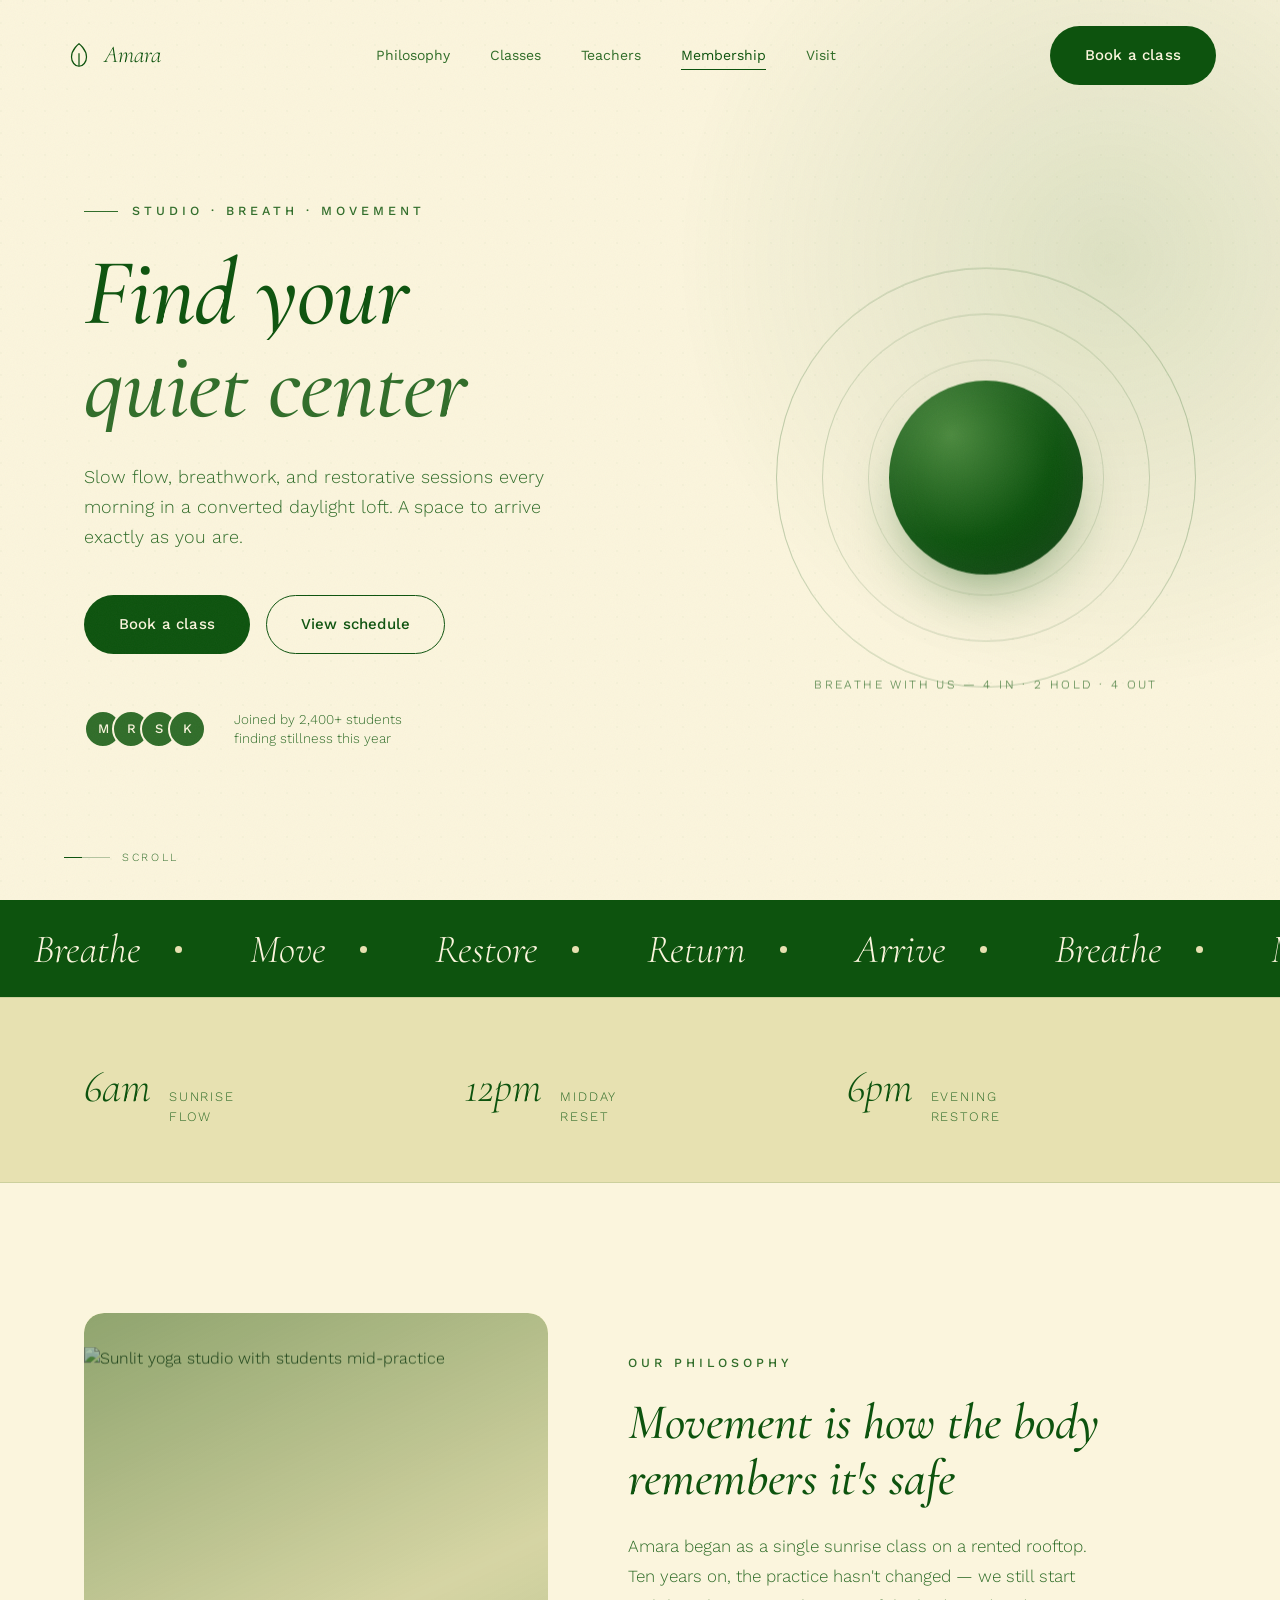
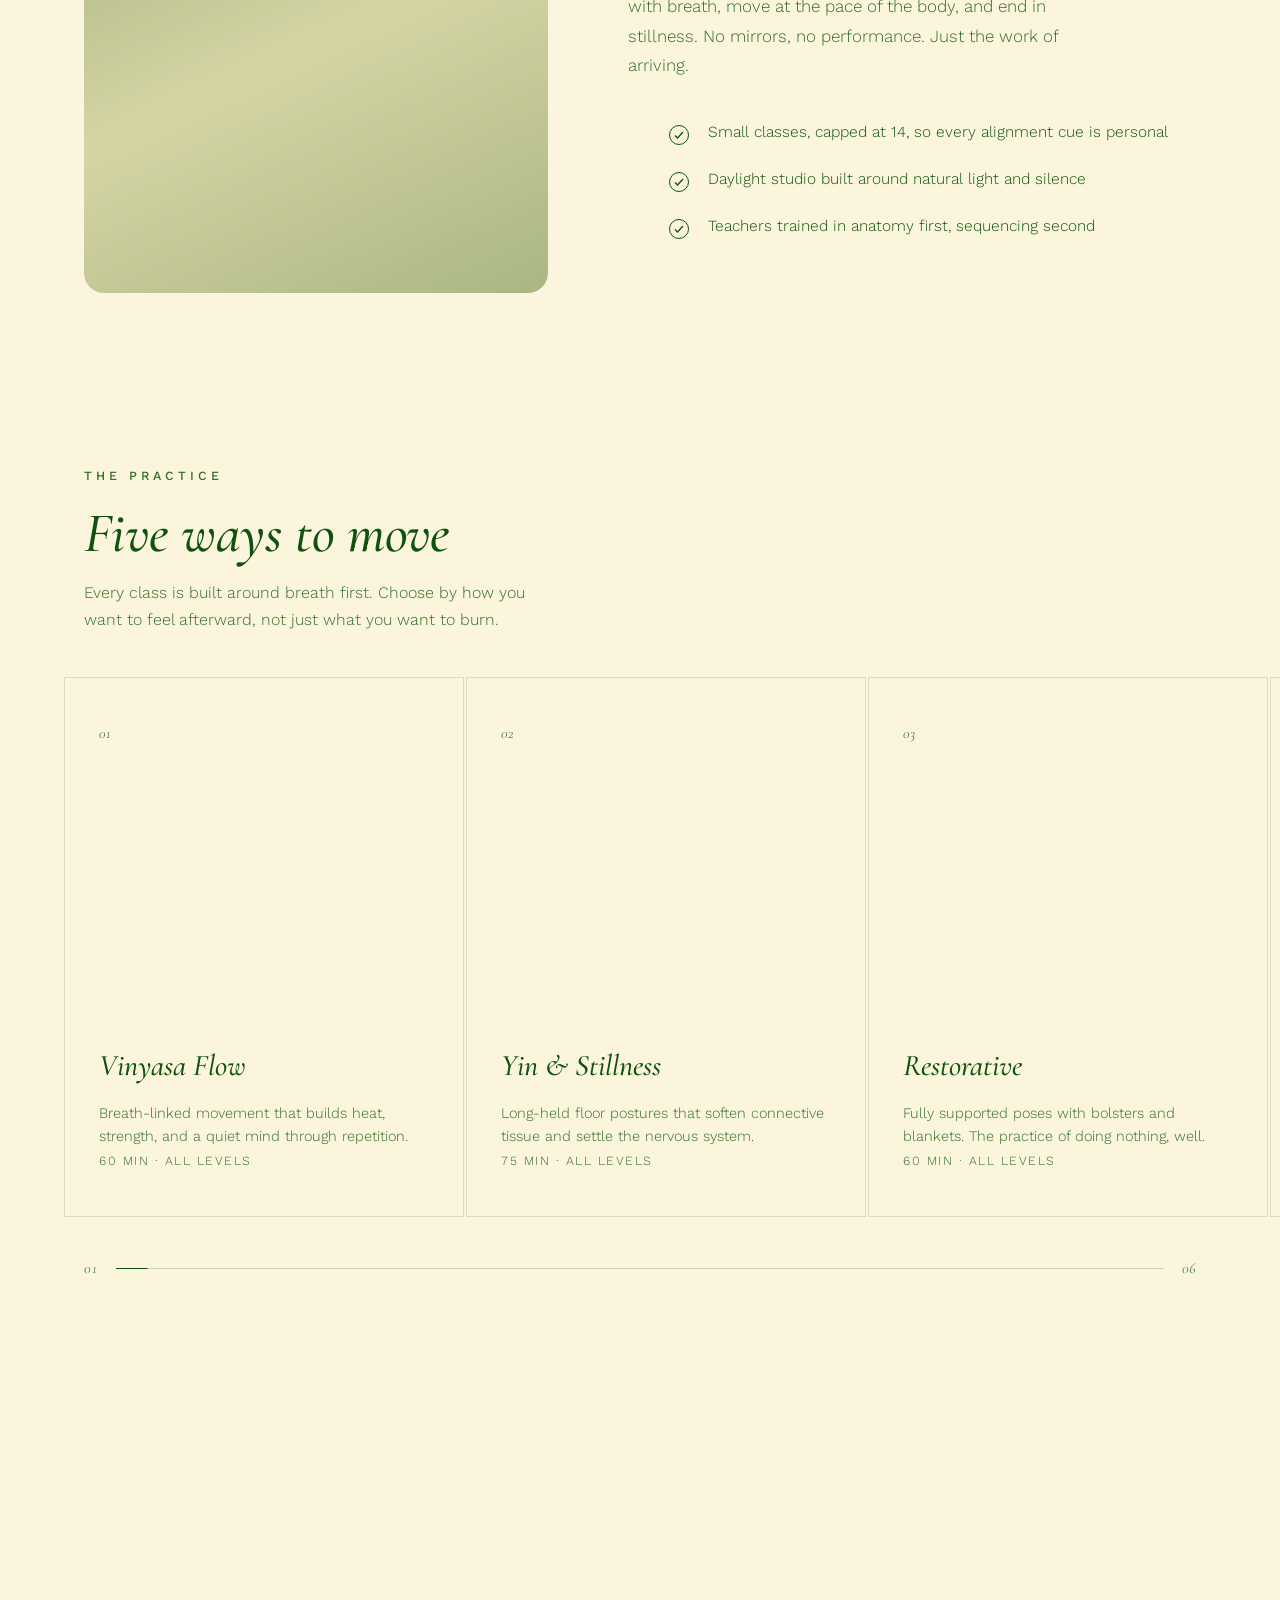
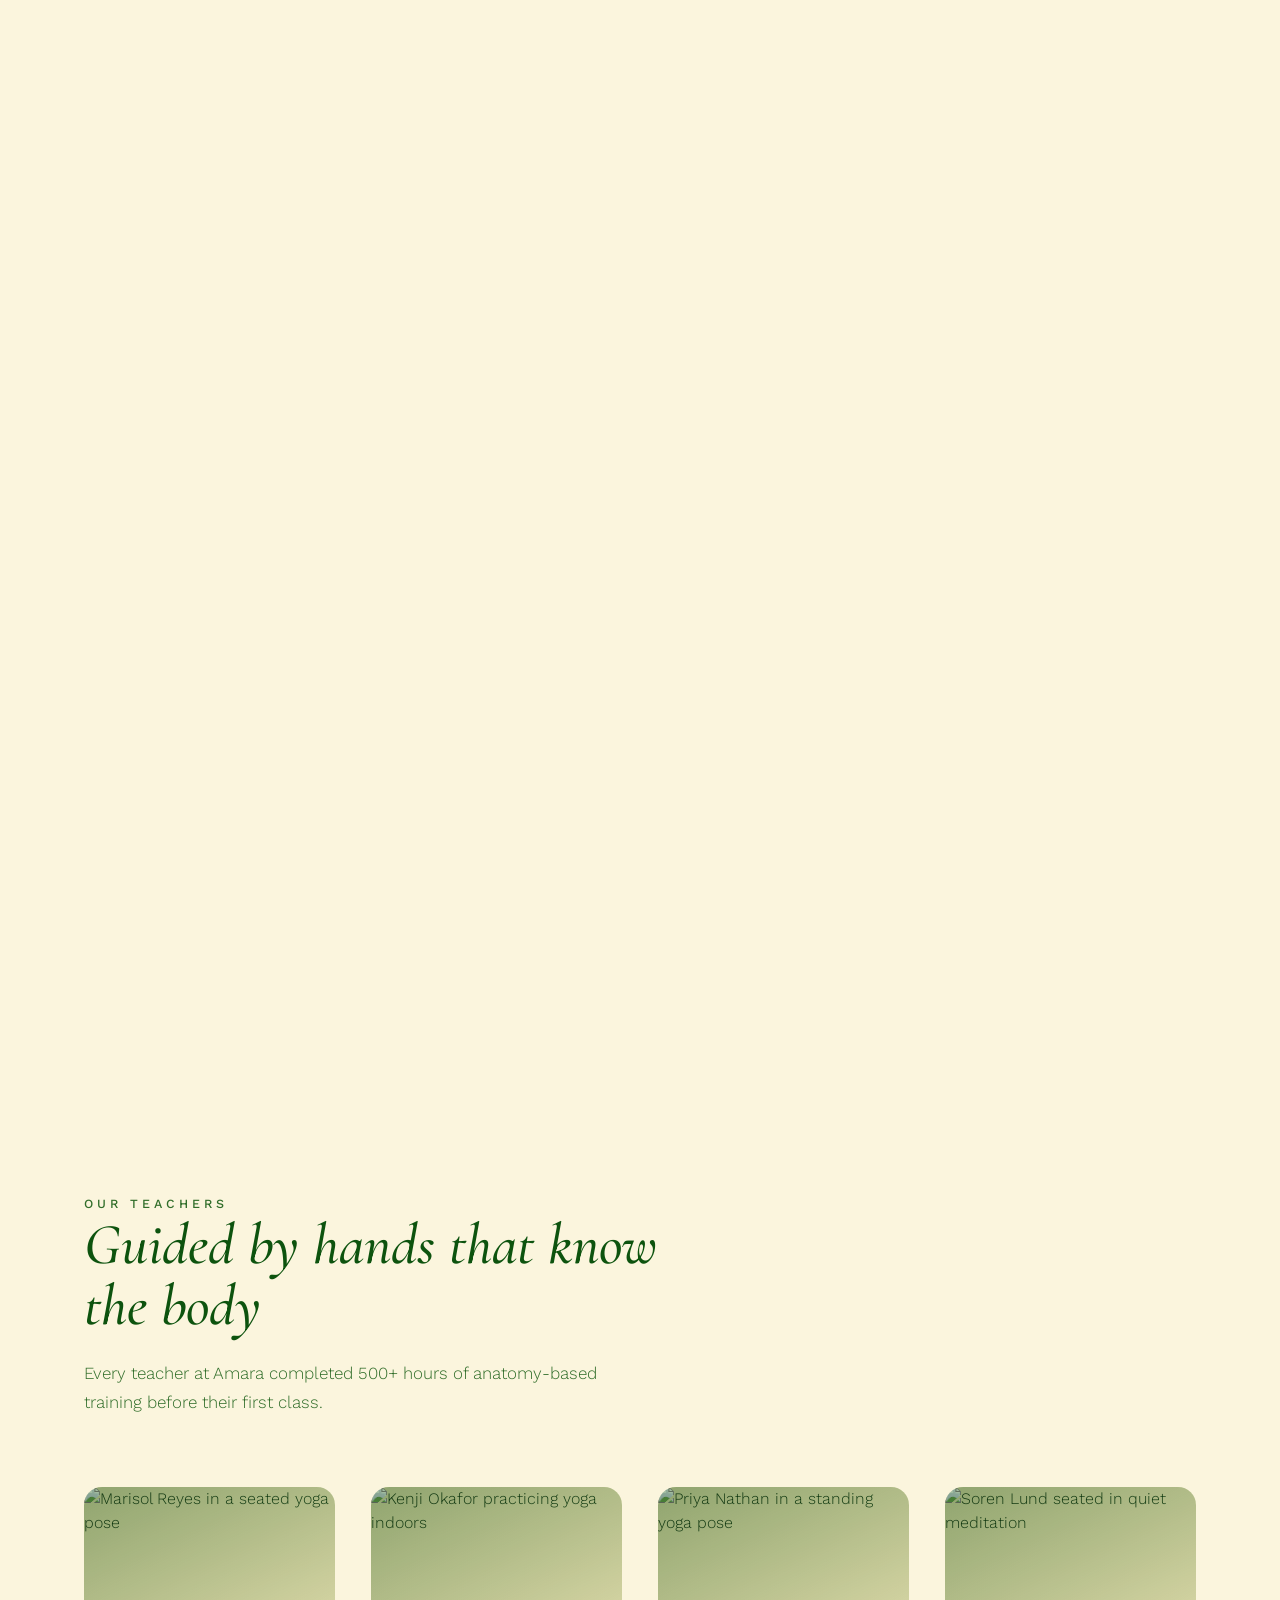
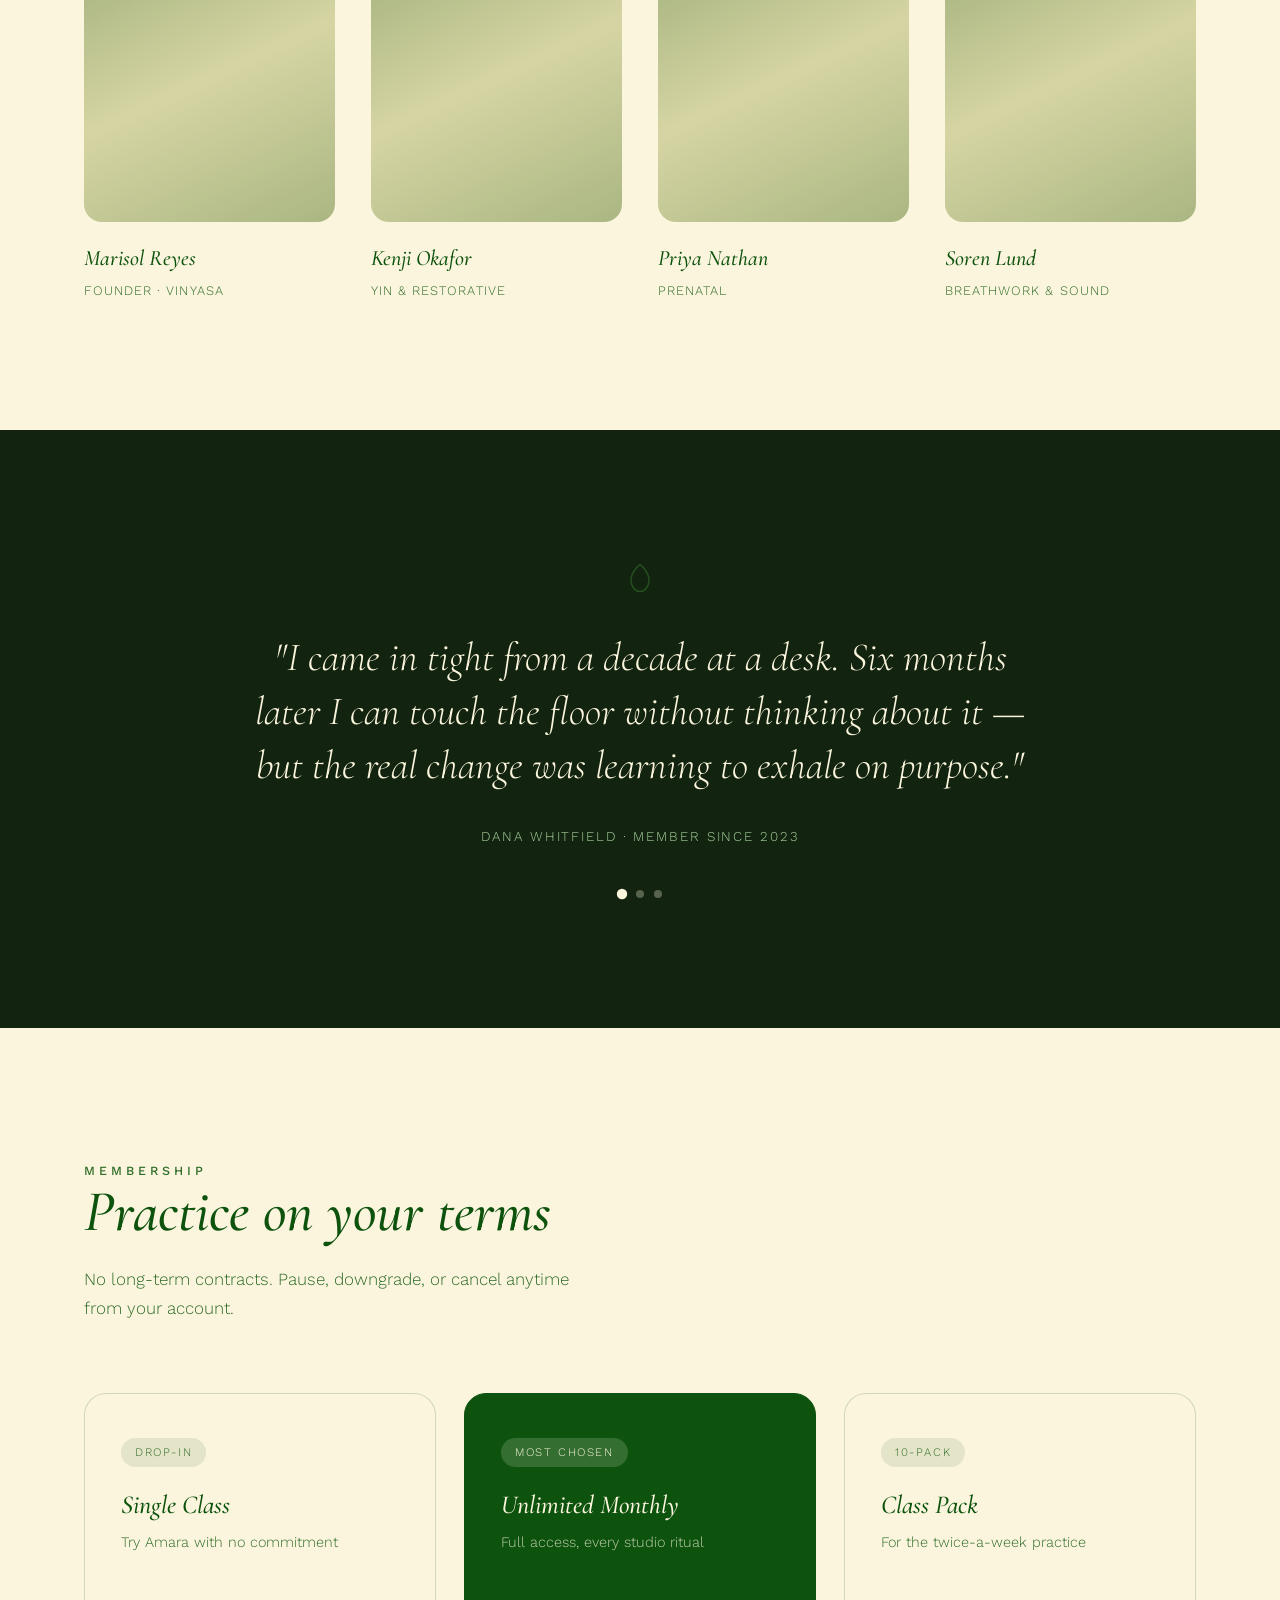
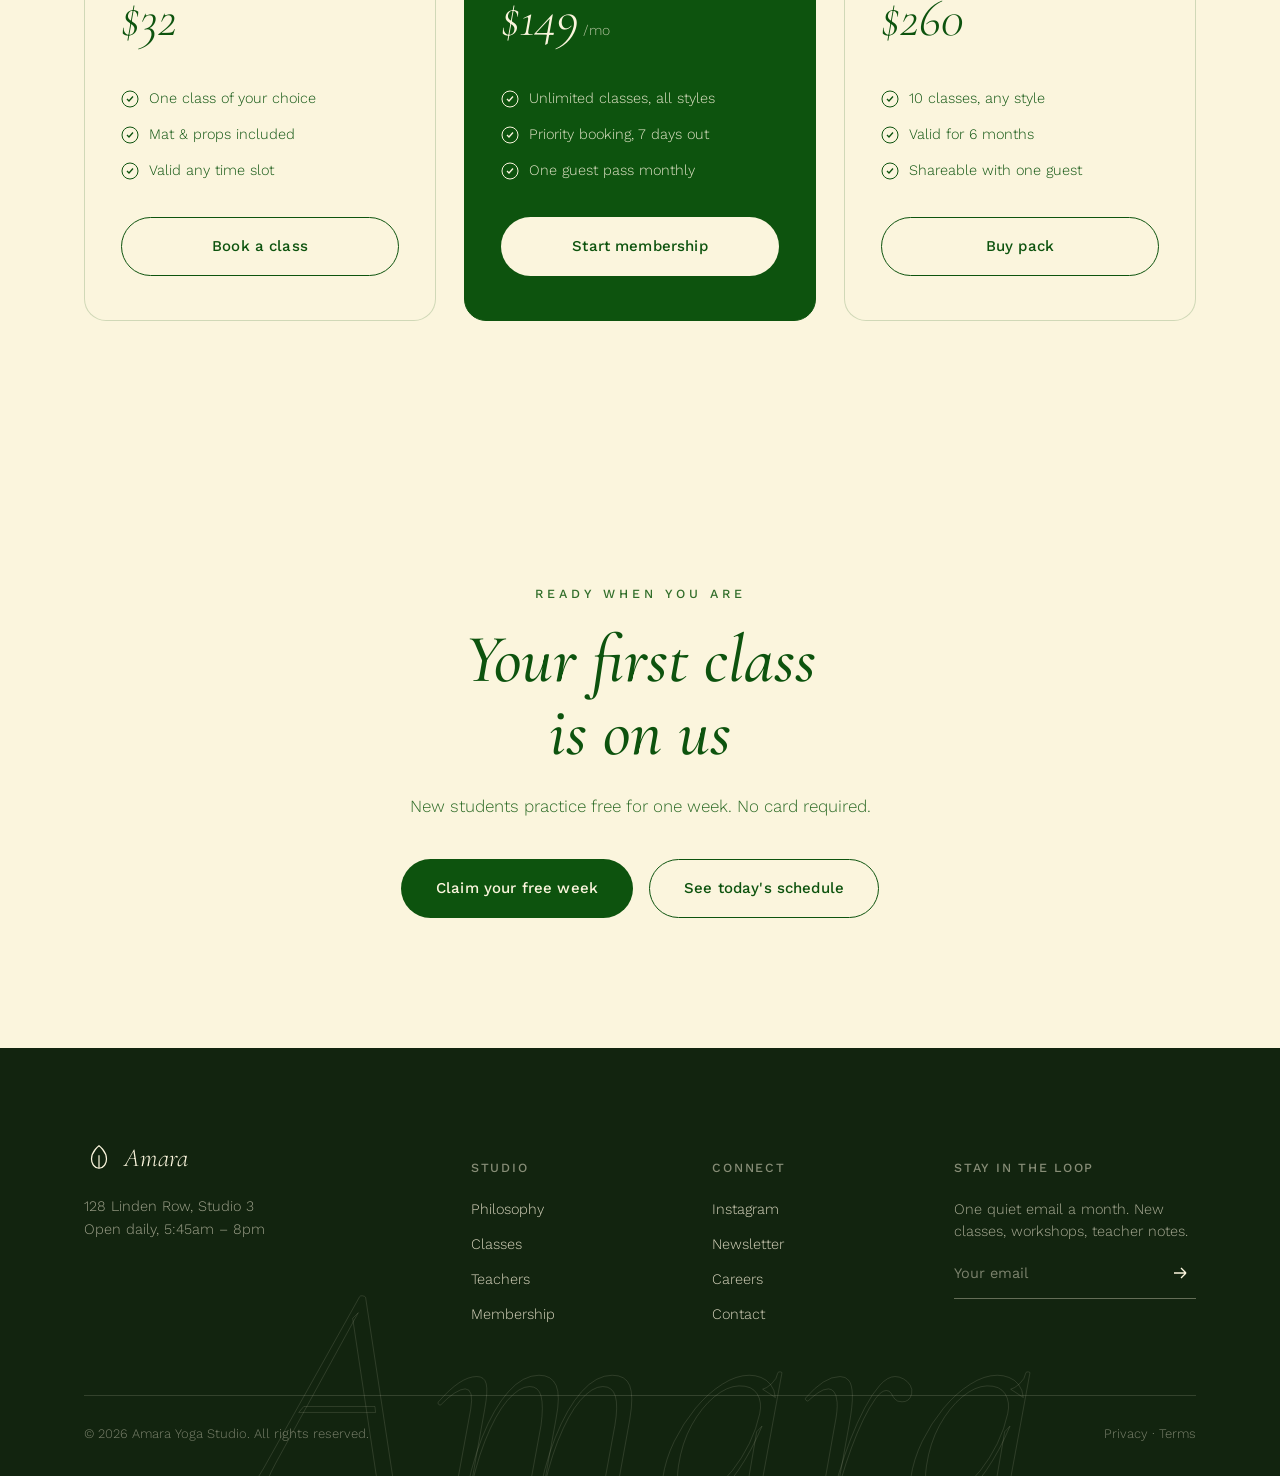
==== index.html @ 10ea7ace "Amara Yoga Studio — landing page Static single-page site (HTML/CSS/vanilla JS, no build step).  Inte" ====
<!DOCTYPE html>
<html lang="en" class="no-js">
<head>
<meta charset="UTF-8">
<meta name="viewport" content="width=device-width, initial-scale=1.0">
<title>Amara Yoga Studio — Find Your Quiet Center</title>
<meta name="description" content="Amara is a boutique yoga studio for slow flow, breathwork, and restorative sessions every morning. Book a class and find your quiet center.">
<meta name="theme-color" content="#FBF5DD">
<link rel="canonical" href="https://amara-yoga-studio.vercel.app/">

<!-- Open Graph / Twitter -->
<meta property="og:type" content="website">
<meta property="og:site_name" content="Amara Yoga Studio">
<meta property="og:title" content="Amara Yoga Studio — Find Your Quiet Center">
<meta property="og:description" content="Slow flow, breathwork, and restorative sessions every morning in a converted daylight loft.">
<meta property="og:url" content="https://amara-yoga-studio.vercel.app/">
<meta property="og:image" content="https://amara-yoga-studio.vercel.app/og.png">
<meta name="twitter:card" content="summary_large_image">
<meta name="twitter:title" content="Amara Yoga Studio — Find Your Quiet Center">
<meta name="twitter:description" content="Slow flow, breathwork, and restorative sessions every morning in a converted daylight loft.">
<meta name="twitter:image" content="https://amara-yoga-studio.vercel.app/og.png">

<link rel="icon" href="/favicon.svg" type="image/svg+xml">
<link rel="manifest" href="/site.webmanifest">

<script>var de=document.documentElement;de.classList.remove('no-js');de.classList.add('js');</script>

<link rel="preconnect" href="https://fonts.googleapis.com">
<link rel="preconnect" href="https://fonts.gstatic.com" crossorigin>
<link href="https://fonts.googleapis.com/css2?family=Cormorant+Garamond:ital,wght@0,400;0,500;1,400;1,500;1,600&family=Work+Sans:wght@300;400;500;600&display=swap" rel="stylesheet">
<link rel="stylesheet" href="styles.css">

<script type="application/ld+json">
{
  "@context": "https://schema.org",
  "@type": "HealthAndBeautyBusiness",
  "name": "Amara Yoga Studio",
  "description": "Boutique yoga studio for slow flow, breathwork, and restorative sessions.",
  "url": "https://amara-yoga-studio.vercel.app/",
  "address": {
    "@type": "PostalAddress",
    "streetAddress": "128 Linden Row, Studio 3"
  },
  "openingHours": "Mo-Su 05:45-20:00",
  "priceRange": "$$"
}
</script>
</head>
<body>

<!-- ============ LOADER ============ -->
<div class="loader" id="loader" aria-hidden="true">
  <svg class="loader-mark" viewBox="0 0 32 32" fill="none"><path d="M16 4C16 4 8 10 8 18C8 23.5 11.6 28 16 28C20.4 28 24 23.5 24 18C24 10 16 4 16 4Z" stroke="currentColor" stroke-width="1.3"/><path d="M16 28V14" stroke="currentColor" stroke-width="1.3"/></svg>
  <span class="loader-count" id="loaderCount">0</span>
</div>

<!-- ============ CURSOR ============ -->
<div class="cursor is-hidden" id="cursor" aria-hidden="true"><span class="cursor-label">Drag</span></div>
<div class="cursor-dot is-hidden" id="cursorDot" aria-hidden="true"></div>

<!-- ============ SCROLL PROGRESS ============ -->
<div class="scroll-progress" aria-hidden="true"><span id="scrollProgress"></span></div>

<!-- ============ GRAIN ============ -->
<div class="grain" aria-hidden="true"></div>

<!-- ============ NAV ============ -->
<header class="nav" id="nav">
  <a href="#top" class="nav-mark" data-magnetic>
    <svg viewBox="0 0 32 32" fill="none"><path d="M16 4C16 4 8 10 8 18C8 23.5 11.6 28 16 28C20.4 28 24 23.5 24 18C24 10 16 4 16 4Z" stroke="currentColor" stroke-width="1.3"/><path d="M16 28V14" stroke="currentColor" stroke-width="1.3"/></svg>
    Amara
  </a>
  <nav class="nav-links" id="navLinks">
    <a href="#philosophy">Philosophy</a>
    <a href="#classes">Classes</a>
    <a href="#instructors">Teachers</a>
    <a href="#membership">Membership</a>
    <a href="#visit">Visit</a>
  </nav>
  <a href="#book" class="btn btn-solid nav-cta" data-magnetic>Book a class</a>
  <button class="nav-menu-btn" id="menuBtn" aria-label="Open menu" aria-expanded="false">
    <span></span><span></span>
  </button>
</header>

<div class="mobile-panel" id="mobilePanel">
  <a href="#philosophy">Philosophy</a>
  <a href="#classes">Classes</a>
  <a href="#instructors">Teachers</a>
  <a href="#membership">Membership</a>
  <a href="#visit">Visit</a>
  <a href="#book" class="btn btn-solid" style="margin-top:20px;">Book a class</a>
</div>

<a id="top"></a>

<!-- ============ HERO ============ -->
<section class="hero">
  <div class="hero-grain" aria-hidden="true"></div>
  <div class="hero-glow" aria-hidden="true" data-parallax="-0.12"></div>
  <div class="wrap">
    <div class="hero-content" id="heroContent">
      <div class="hero-eyebrow">
        <span class="dash"></span>
        <span class="eyebrow">Studio &middot; Breath &middot; Movement</span>
      </div>
      <h1 class="hero-title" id="heroTitle">
        <span class="line"><span class="i">Find your</span></span>
        <span class="line"><span class="i"><em>quiet center</em></span></span>
      </h1>
      <p class="hero-sub u">Slow flow, breathwork, and restorative sessions every morning in a converted daylight loft. A space to arrive exactly as you are.</p>
      <div class="hero-actions u">
        <a href="#book" class="btn btn-solid" data-magnetic>Book a class</a>
        <a href="#classes" class="btn btn-outline" data-magnetic>View schedule</a>
      </div>
      <div class="hero-proof u">
        <div class="avatars" aria-hidden="true">
          <span>M</span><span>R</span><span>S</span><span>K</span>
        </div>
        <p>Joined by 2,400+ students finding stillness this year</p>
      </div>
    </div>

    <div class="hero-visual" data-parallax="0.08">
      <div class="breath-orb" aria-hidden="true">
        <div class="breath-ring r1"></div>
        <div class="breath-ring r2"></div>
        <div class="breath-ring r3"></div>
        <div class="breath-core">
          <span class="breath-label" id="breathLabel">Inhale</span>
        </div>
        <span class="breath-caption">Breathe with us — 4 in · 2 hold · 4 out</span>
      </div>
    </div>
  </div>
  <div class="hero-scroll-hint" aria-hidden="true">
    <span class="rail"></span>
    Scroll
  </div>
</section>

<!-- ============ MARQUEE ============ -->
<div class="marquee" aria-hidden="true">
  <div class="marquee-track">
    <span>Breathe</span><span>Move</span><span>Restore</span><span>Return</span><span>Arrive</span>
    <span>Breathe</span><span>Move</span><span>Restore</span><span>Return</span><span>Arrive</span>
  </div>
</div>

<!-- ============ SCHEDULE STRIP ============ -->
<section class="schedule-strip">
  <div class="wrap">
    <div class="schedule-item">
      <span class="time">6am</span>
      <span class="label">Sunrise<br>Flow</span>
    </div>
    <div class="schedule-item">
      <span class="time">12pm</span>
      <span class="label">Midday<br>Reset</span>
    </div>
    <div class="schedule-item">
      <span class="time">6pm</span>
      <span class="label">Evening<br>Restore</span>
    </div>
  </div>
</section>

<!-- ============ PHILOSOPHY ============ -->
<section class="section" id="philosophy">
  <div class="wrap philosophy">
    <div class="philosophy-art reveal photo-frame">
      <span class="reveal-mask" aria-hidden="true"></span>
      <div class="img-inner" data-parallax="0.06">
        <img src="https://images.unsplash.com/photo-1761035190790-aa1a3472f7fc?w=900&q=80&fm=jpg&fit=crop&auto=format" alt="Sunlit yoga studio with students mid-practice" loading="lazy">
      </div>
    </div>
    <div class="philosophy-copy reveal">
      <span class="eyebrow">Our Philosophy</span>
      <h2 style="margin-top:20px;">Movement is how the body remembers it's safe</h2>
      <p>Amara began as a single sunrise class on a rented rooftop. Ten years on, the practice hasn't changed &mdash; we still start with breath, move at the pace of the body, and end in stillness. No mirrors, no performance. Just the work of arriving.</p>
      <ul class="philosophy-list">
        <li>
          <svg class="mark" viewBox="0 0 22 22" fill="none"><circle cx="11" cy="11" r="9.5" stroke="#0D530E"/><path d="M7 11.5L9.5 14L15 8" stroke="#0D530E" stroke-width="1.3"/></svg>
          <span>Small classes, capped at 14, so every alignment cue is personal</span>
        </li>
        <li>
          <svg class="mark" viewBox="0 0 22 22" fill="none"><circle cx="11" cy="11" r="9.5" stroke="#0D530E"/><path d="M7 11.5L9.5 14L15 8" stroke="#0D530E" stroke-width="1.3"/></svg>
          <span>Daylight studio built around natural light and silence</span>
        </li>
        <li>
          <svg class="mark" viewBox="0 0 22 22" fill="none"><circle cx="11" cy="11" r="9.5" stroke="#0D530E"/><path d="M7 11.5L9.5 14L15 8" stroke="#0D530E" stroke-width="1.3"/></svg>
          <span>Teachers trained in anatomy first, sequencing second</span>
        </li>
      </ul>
    </div>
  </div>
</section>

<!-- ============ CLASSES  (horizontal pinned) ============ -->
<section class="classes-h" id="classes">
  <div class="hs-sticky">
    <div class="hs-head reveal">
      <span class="eyebrow">The Practice</span>
      <h2>Five ways to move</h2>
      <p>Every class is built around breath first. Choose by how you want to feel afterward, not just what you want to burn.</p>
    </div>
    <div class="hs-viewport">
      <div class="hs-track" id="hsTrack" data-cursor-drag>
        <article class="class-card">
          <span class="num">01</span>
          <div>
            <h3>Vinyasa Flow</h3>
            <p>Breath-linked movement that builds heat, strength, and a quiet mind through repetition.</p>
            <span class="meta">60 min &middot; All levels</span>
          </div>
        </article>
        <article class="class-card">
          <span class="num">02</span>
          <div>
            <h3>Yin &amp; Stillness</h3>
            <p>Long-held floor postures that soften connective tissue and settle the nervous system.</p>
            <span class="meta">75 min &middot; All levels</span>
          </div>
        </article>
        <article class="class-card">
          <span class="num">03</span>
          <div>
            <h3>Restorative</h3>
            <p>Fully supported poses with bolsters and blankets. The practice of doing nothing, well.</p>
            <span class="meta">60 min &middot; All levels</span>
          </div>
        </article>
        <article class="class-card">
          <span class="num">04</span>
          <div>
            <h3>Prenatal</h3>
            <p>Gentle strength and breathwork built around each trimester, taught by certified doulas.</p>
            <span class="meta">50 min &middot; Prenatal</span>
          </div>
        </article>
        <article class="class-card">
          <span class="num">05</span>
          <div>
            <h3>Breathwork &amp; Sound</h3>
            <p>Guided pranayama closing in a live singing-bowl sound bath. No mat work required.</p>
            <span class="meta">45 min &middot; All levels</span>
          </div>
        </article>
        <article class="class-card">
          <span class="num">06</span>
          <div>
            <h3>Private Sessions</h3>
            <p>One-to-one practice built around injury recovery, goals, or simply your own pace.</p>
            <span class="meta">By appointment</span>
          </div>
        </article>
      </div>
    </div>
    <div class="hs-rail" aria-hidden="true">
      <span class="count" id="hsCount">01</span>
      <span class="track"><span id="hsProgress"></span></span>
      <span class="count">06</span>
    </div>
  </div>
</section>

<!-- ============ INSTRUCTORS ============ -->
<section class="section" id="instructors">
  <div class="wrap">
    <div class="section-head reveal">
      <span class="eyebrow">Our Teachers</span>
      <h2>Guided by hands that know the body</h2>
      <p>Every teacher at Amara completed 500+ hours of anatomy-based training before their first class.</p>
    </div>
    <div class="instructors-row reveal">
      <div class="instructor-card">
        <div class="instructor-photo photo-frame">
          <img src="https://images.unsplash.com/photo-1547852356-b20668106c51?w=600&q=80&fm=jpg&fit=crop&auto=format" alt="Marisol Reyes in a seated yoga pose" loading="lazy">
        </div>
        <h4>Marisol Reyes</h4>
        <p class="role">Founder &middot; Vinyasa</p>
      </div>
      <div class="instructor-card">
        <div class="instructor-photo photo-frame">
          <img src="https://images.unsplash.com/photo-1758599879607-df3c247332cd?w=600&q=80&fm=jpg&fit=crop&auto=format" alt="Kenji Okafor practicing yoga indoors" loading="lazy">
        </div>
        <h4>Kenji Okafor</h4>
        <p class="role">Yin &amp; Restorative</p>
      </div>
      <div class="instructor-card">
        <div class="instructor-photo photo-frame">
          <img src="https://images.unsplash.com/photo-1671041191053-15dd8a7187c8?w=600&q=80&fm=jpg&fit=crop&auto=format" alt="Priya Nathan in a standing yoga pose" loading="lazy">
        </div>
        <h4>Priya Nathan</h4>
        <p class="role">Prenatal</p>
      </div>
      <div class="instructor-card">
        <div class="instructor-photo photo-frame">
          <img src="https://images.unsplash.com/photo-1753019491766-a69f9d7da717?w=600&q=80&fm=jpg&fit=crop&auto=format" alt="Soren Lund seated in quiet meditation" loading="lazy">
        </div>
        <h4>Soren Lund</h4>
        <p class="role">Breathwork &amp; Sound</p>
      </div>
    </div>
  </div>
</section>

<!-- ============ TESTIMONIAL (dark) ============ -->
<section class="section section-dark" id="voices">
  <div class="wrap">
    <div class="testimonial reveal">
      <svg class="divider-leaf" viewBox="0 0 32 32" fill="none"><path d="M16 4C16 4 8 10 8 18C8 23.5 11.6 28 16 28C20.4 28 24 23.5 24 18C24 10 16 4 16 4Z" stroke="currentColor" stroke-width="1.3"/></svg>
      <blockquote id="quoteText" style="margin-top:34px;">"I came in tight from a decade at a desk. Six months later I can touch the floor without thinking about it &mdash; but the real change was learning to exhale on purpose."</blockquote>
      <cite id="quoteCite">Dana Whitfield &middot; Member since 2023</cite>
      <div class="testimonial-dots" id="quoteDots">
        <button class="active" aria-label="Testimonial 1"></button>
        <button aria-label="Testimonial 2"></button>
        <button aria-label="Testimonial 3"></button>
      </div>
    </div>
  </div>
</section>

<!-- ============ MEMBERSHIP ============ -->
<section class="section" id="membership">
  <div class="wrap">
    <div class="section-head reveal">
      <span class="eyebrow">Membership</span>
      <h2>Practice on your terms</h2>
      <p>No long-term contracts. Pause, downgrade, or cancel anytime from your account.</p>
    </div>
    <div class="plans-grid reveal">
      <div class="plan-card">
        <span class="plan-badge">Drop-in</span>
        <h3>Single Class</h3>
        <p class="plan-desc">Try Amara with no commitment</p>
        <div class="plan-price">$32</div>
        <ul class="plan-feat-list">
          <li class="plan-feat"><svg viewBox="0 0 18 18" fill="none"><circle cx="9" cy="9" r="8" stroke="#0D530E"/><path d="M6 9L8 11L12 6.5" stroke="#0D530E" stroke-width="1.3"/></svg>One class of your choice</li>
          <li class="plan-feat"><svg viewBox="0 0 18 18" fill="none"><circle cx="9" cy="9" r="8" stroke="#0D530E"/><path d="M6 9L8 11L12 6.5" stroke="#0D530E" stroke-width="1.3"/></svg>Mat &amp; props included</li>
          <li class="plan-feat"><svg viewBox="0 0 18 18" fill="none"><circle cx="9" cy="9" r="8" stroke="#0D530E"/><path d="M6 9L8 11L12 6.5" stroke="#0D530E" stroke-width="1.3"/></svg>Valid any time slot</li>
        </ul>
        <a href="#book" class="btn btn-outline" data-magnetic>Book a class</a>
      </div>
      <div class="plan-card featured">
        <span class="plan-badge">Most chosen</span>
        <h3>Unlimited Monthly</h3>
        <p class="plan-desc">Full access, every studio ritual</p>
        <div class="plan-price">$149<span> /mo</span></div>
        <ul class="plan-feat-list">
          <li class="plan-feat"><svg viewBox="0 0 18 18" fill="none"><circle cx="9" cy="9" r="8" stroke="#0D530E"/><path d="M6 9L8 11L12 6.5" stroke="#0D530E" stroke-width="1.3"/></svg>Unlimited classes, all styles</li>
          <li class="plan-feat"><svg viewBox="0 0 18 18" fill="none"><circle cx="9" cy="9" r="8" stroke="#0D530E"/><path d="M6 9L8 11L12 6.5" stroke="#0D530E" stroke-width="1.3"/></svg>Priority booking, 7 days out</li>
          <li class="plan-feat"><svg viewBox="0 0 18 18" fill="none"><circle cx="9" cy="9" r="8" stroke="#0D530E"/><path d="M6 9L8 11L12 6.5" stroke="#0D530E" stroke-width="1.3"/></svg>One guest pass monthly</li>
        </ul>
        <a href="#book" class="btn btn-solid" style="background:var(--cream-light); color:var(--green-deep);" data-magnetic>Start membership</a>
      </div>
      <div class="plan-card">
        <span class="plan-badge">10-Pack</span>
        <h3>Class Pack</h3>
        <p class="plan-desc">For the twice-a-week practice</p>
        <div class="plan-price">$260</div>
        <ul class="plan-feat-list">
          <li class="plan-feat"><svg viewBox="0 0 18 18" fill="none"><circle cx="9" cy="9" r="8" stroke="#0D530E"/><path d="M6 9L8 11L12 6.5" stroke="#0D530E" stroke-width="1.3"/></svg>10 classes, any style</li>
          <li class="plan-feat"><svg viewBox="0 0 18 18" fill="none"><circle cx="9" cy="9" r="8" stroke="#0D530E"/><path d="M6 9L8 11L12 6.5" stroke="#0D530E" stroke-width="1.3"/></svg>Valid for 6 months</li>
          <li class="plan-feat"><svg viewBox="0 0 18 18" fill="none"><circle cx="9" cy="9" r="8" stroke="#0D530E"/><path d="M6 9L8 11L12 6.5" stroke="#0D530E" stroke-width="1.3"/></svg>Shareable with one guest</li>
        </ul>
        <a href="#book" class="btn btn-outline" data-magnetic>Buy pack</a>
      </div>
    </div>
  </div>
</section>

<!-- ============ CTA BAND ============ -->
<section class="cta-band" id="book">
  <div class="wrap">
    <span class="eyebrow reveal">Ready when you are</span>
    <h2 class="reveal" style="margin-top:18px;">Your first class<br>is on us</h2>
    <p class="reveal">New students practice free for one week. No card required.</p>
    <div class="hero-actions reveal">
      <a href="#visit" class="btn btn-solid" data-magnetic>Claim your free week</a>
      <a href="#visit" class="btn btn-outline" data-magnetic>See today's schedule</a>
    </div>
  </div>
</section>

<!-- ============ FOOTER ============ -->
<footer class="footer" id="visit">
  <div class="wrap">
    <div class="footer-top">
      <div>
        <div class="footer-brand">
          <svg viewBox="0 0 32 32" fill="none"><path d="M16 4C16 4 8 10 8 18C8 23.5 11.6 28 16 28C20.4 28 24 23.5 24 18C24 10 16 4 16 4Z" stroke="currentColor" stroke-width="1.3"/><path d="M16 28V14" stroke="currentColor" stroke-width="1.3"/></svg>
          Amara
        </div>
        <p class="footer-note">128 Linden Row, Studio 3<br>Open daily, 5:45am &ndash; 8pm</p>
      </div>
      <div>
        <h5>Studio</h5>
        <ul>
          <li><a href="#philosophy">Philosophy</a></li>
          <li><a href="#classes">Classes</a></li>
          <li><a href="#instructors">Teachers</a></li>
          <li><a href="#membership">Membership</a></li>
        </ul>
      </div>
      <div>
        <h5>Connect</h5>
        <ul>
          <li><a href="#">Instagram</a></li>
          <li><a href="#">Newsletter</a></li>
          <li><a href="#">Careers</a></li>
          <li><a href="#">Contact</a></li>
        </ul>
      </div>
      <div>
        <h5>Stay in the loop</h5>
        <p style="font-size:14.5px; color:rgba(251,245,221,0.65); margin-bottom:18px;">One quiet email a month. New classes, workshops, teacher notes.</p>
        <form class="footer-form" id="newsForm">
          <input type="email" placeholder="Your email" required aria-label="Email address">
          <button type="submit" aria-label="Subscribe">
            <svg width="20" height="20" viewBox="0 0 20 20" fill="none"><path d="M4 10H16M16 10L11 5M16 10L11 15" stroke="currentColor" stroke-width="1.4"/></svg>
          </button>
        </form>
      </div>
    </div>
    <div class="footer-bottom">
      <span>&copy; 2026 Amara Yoga Studio. All rights reserved.</span>
      <span>Privacy &middot; Terms</span>
    </div>
  </div>
  <div class="footer-wordmark" aria-hidden="true">Amara</div>
</footer>

<script src="script.js"></script>
</body>
</html>
---- styles.css ----
/* ============================================
   TOKENS
============================================ */
:root {
  --cream-light: #FBF5DD;
  --cream-deep: #E7E1B1;
  --cream-deeper: #DCD5A0;
  --green-deep: #0D530E;
  --green-mid: #306D29;
  --ink: #12240f;
  --white: #ffffff;

  --font-display: 'Cormorant Garamond', serif;
  --font-body: 'Work Sans', sans-serif;

  --container: 1240px;
  --gutter: clamp(24px, 5vw, 64px);
  --radius: 20px;

  --ease-soft: cubic-bezier(.22, .61, .36, 1);
  --ease-out-expo: cubic-bezier(.16, 1, .3, 1);
  --dur-breath: 11.2s;

  --cursor: 14px;
  --cursor-ring: 46px;
}

* { box-sizing: border-box; }
html { scroll-behavior: smooth; overflow-x: clip; }

@media (prefers-reduced-motion: reduce) {
  html { scroll-behavior: auto; }
  * { animation-duration: 0.01ms !important; animation-iteration-count: 1 !important; transition-duration: 0.01ms !important; }
}

body {
  margin: 0;
  background: var(--cream-light);
  color: var(--green-deep);
  font-family: var(--font-body);
  font-weight: 300;
  line-height: 1.5;
  -webkit-font-smoothing: antialiased;
  overflow-x: clip;
}

img, svg { display: block; max-width: 100%; }

a { color: inherit; text-decoration: none; }

::selection { background: var(--green-deep); color: var(--cream-light); }

h1, h2, h3, h4 {
  font-family: var(--font-display);
  font-weight: 500;
  margin: 0;
  color: var(--green-deep);
}

p { margin: 0; }

.eyebrow {
  font-family: var(--font-body);
  font-size: 12.5px;
  letter-spacing: 0.32em;
  text-transform: uppercase;
  color: var(--green-mid);
  font-weight: 500;
}

.wrap {
  max-width: var(--container);
  margin: 0 auto;
  padding-left: var(--gutter);
  padding-right: var(--gutter);
}

:focus-visible {
  outline: 2px solid var(--green-deep);
  outline-offset: 3px;
  border-radius: 2px;
}

/* ============================================
   GLOBAL GRAIN
============================================ */
.grain {
  position: fixed;
  inset: 0;
  z-index: 3;
  pointer-events: none;
  opacity: 0.04;
  background-image: url("data:image/svg+xml,%3Csvg xmlns='http://www.w3.org/2000/svg' width='120' height='120'%3E%3Cfilter id='n'%3E%3CfeTurbulence type='fractalNoise' baseFrequency='0.9' numOctaves='2' stitchTiles='stitch'/%3E%3C/filter%3E%3Crect width='100%25' height='100%25' filter='url(%23n)'/%3E%3C/svg%3E");
}

/* ============================================
   LOADER
============================================ */
.loader {
  position: fixed;
  inset: 0;
  z-index: 1000;
  background: var(--cream-light);
  display: flex;
  align-items: center;
  justify-content: center;
  flex-direction: column;
  gap: 26px;
  transition: transform 1s var(--ease-out-expo), visibility 0s linear 1s;
}
.loader.done {
  transform: translateY(-101%);
  visibility: hidden;
}
.loader-mark {
  width: 46px;
  height: 46px;
  color: var(--green-deep);
  animation: loaderBreathe 2.4s var(--ease-soft) infinite;
}
.loader-count {
  font-family: var(--font-display);
  font-style: italic;
  font-size: 22px;
  color: var(--green-mid);
  font-variant-numeric: tabular-nums;
  letter-spacing: 0.04em;
}
@keyframes loaderBreathe {
  0%, 100% { transform: scale(0.82); opacity: 0.55; }
  50% { transform: scale(1); opacity: 1; }
}
.no-js .loader { display: none; }

/* ============================================
   CUSTOM CURSOR
============================================ */
.cursor, .cursor-dot {
  position: fixed;
  top: 0; left: 0;
  border-radius: 50%;
  pointer-events: none;
  z-index: 999;
  transform: translate3d(-50%, -50%, 0);
  will-change: transform;
}
.cursor {
  width: var(--cursor-ring);
  height: var(--cursor-ring);
  border: 1px solid var(--green-deep);
  transition: width .35s var(--ease-soft), height .35s var(--ease-soft),
              background-color .35s var(--ease-soft), border-color .35s var(--ease-soft),
              opacity .3s ease;
  display: grid;
  place-items: center;
}
.cursor-dot {
  width: 5px;
  height: 5px;
  background: var(--green-deep);
  transition: opacity .3s ease;
}
.cursor-label {
  font-size: 10px;
  letter-spacing: 0.14em;
  text-transform: uppercase;
  color: var(--cream-light);
  opacity: 0;
  transition: opacity .25s ease;
}
.cursor.is-grow {
  width: 84px;
  height: 84px;
  background: var(--green-deep);
  border-color: var(--green-deep);
}
.cursor.is-grow ~ .cursor-dot { opacity: 0; }
.cursor.is-drag {
  width: 96px;
  height: 96px;
  background: var(--green-deep);
  border-color: var(--green-deep);
}
.cursor.is-drag .cursor-label { opacity: 1; }
.cursor.is-hidden, .cursor-dot.is-hidden { opacity: 0; }
body.cursor-on { cursor: none; }
body.cursor-on a, body.cursor-on button { cursor: none; }
@media (hover: none), (pointer: coarse) {
  .cursor, .cursor-dot { display: none; }
  body.cursor-on { cursor: auto; }
}

/* ============================================
   SCROLL PROGRESS
============================================ */
.scroll-progress {
  position: fixed;
  top: 0; left: 0; right: 0;
  height: 2px;
  z-index: 200;
  background: transparent;
  pointer-events: none;
}
.scroll-progress span {
  display: block;
  height: 100%;
  width: 0;
  background: var(--green-deep);
  transform-origin: 0 50%;
}

/* ============================================
   BUTTONS
============================================ */
.btn {
  display: inline-flex;
  align-items: center;
  justify-content: center;
  gap: 8px;
  padding: 17px 34px;
  border-radius: 999px;
  font-family: var(--font-body);
  font-size: 15px;
  font-weight: 500;
  letter-spacing: 0.01em;
  cursor: pointer;
  transition: transform .45s var(--ease-soft), background .35s ease, color .35s ease, box-shadow .35s ease, border-color .35s ease;
  border: 1.5px solid transparent;
  white-space: nowrap;
  will-change: transform;
}
.btn-solid {
  background: var(--green-deep);
  color: var(--cream-light);
}
.btn-solid:hover { background: var(--ink); transform: translateY(-2px); box-shadow: 0 14px 30px -12px rgba(13,83,14,.45); }
.btn-outline {
  background: transparent;
  color: var(--green-deep);
  border-color: var(--green-deep);
}
.btn-outline:hover { background: var(--green-deep); color: var(--cream-light); transform: translateY(-2px); }

/* ============================================
   NAV
============================================ */
.nav {
  position: fixed;
  top: 0; left: 0; right: 0;
  z-index: 100;
  padding: 26px var(--gutter);
  display: flex;
  align-items: center;
  justify-content: space-between;
  transition: padding .4s var(--ease-soft), background .4s var(--ease-soft),
              box-shadow .4s var(--ease-soft), transform .5s var(--ease-out-expo);
}
.nav.scrolled {
  padding-top: 14px;
  padding-bottom: 14px;
  background: rgba(251, 245, 221, 0.82);
  backdrop-filter: blur(14px);
  -webkit-backdrop-filter: blur(14px);
  box-shadow: 0 1px 0 rgba(13,83,14,.1);
}
.nav.nav--hidden { transform: translateY(-100%); }
.nav-mark {
  display: flex;
  align-items: center;
  gap: 10px;
  font-family: var(--font-display);
  font-style: italic;
  font-size: 24px;
  color: var(--green-deep);
  will-change: transform;
}
.nav-mark svg { width: 30px; height: 30px; }
.nav-links {
  display: flex;
  gap: 40px;
  align-items: center;
}
.nav-links a {
  font-size: 14px;
  font-weight: 400;
  color: var(--green-mid);
  position: relative;
  padding: 4px 0;
}
.nav-links a::after {
  content: '';
  position: absolute;
  left: 0; right: 100%;
  bottom: 0;
  height: 1px;
  background: var(--green-deep);
  transition: right .35s var(--ease-soft);
}
.nav-links a:hover { color: var(--green-deep); }
.nav-links a:hover::after { right: 0; }
.nav-links a.is-active { color: var(--green-deep); }
.nav-links a.is-active::after { right: 0; }
.nav-cta { display: none; }
@media (min-width: 900px) { .nav-cta { display: inline-flex; } }
.nav-menu-btn {
  display: none;
  background: none; border: none; cursor: pointer;
  flex-direction: column; gap: 5px; padding: 8px;
}
.nav-menu-btn span { width: 22px; height: 1.5px; background: var(--green-deep); transition: transform .35s var(--ease-soft), opacity .2s ease; }
.nav-menu-btn.is-open span:first-child { transform: translateY(3.25px) rotate(45deg); }
.nav-menu-btn.is-open span:last-child { transform: translateY(-3.25px) rotate(-45deg); }
@media (max-width: 899px) {
  .nav-links { display: none; }
  .nav-menu-btn { display: flex; }
}

.mobile-panel {
  position: fixed; inset: 0; z-index: 99;
  background: var(--cream-light);
  display: flex; flex-direction: column;
  align-items: center; justify-content: center;
  gap: 32px;
  transform: translateY(-100%);
  transition: transform .6s var(--ease-out-expo);
}
.mobile-panel.open { transform: translateY(0); }
.mobile-panel a { font-family: var(--font-display); font-style: italic; font-size: 32px; }

/* ============================================
   HERO
============================================ */
.hero {
  position: relative;
  min-height: 100vh;
  display: flex;
  align-items: center;
  padding-top: 140px;
  padding-bottom: 90px;
  overflow: hidden;
}
.hero-grain {
  position: absolute; inset: 0;
  background-image: radial-gradient(circle at 1px 1px, rgba(13,83,14,0.05) 1px, transparent 0);
  background-size: 22px 22px;
  pointer-events: none;
  opacity: .5;
}
.hero-glow {
  position: absolute;
  width: 900px; height: 900px;
  border-radius: 50%;
  right: -280px; top: -220px;
  background: radial-gradient(circle, rgba(48,109,41,0.14) 0%, rgba(48,109,41,0) 68%);
  pointer-events: none;
  will-change: transform;
}
.hero .wrap {
  display: grid;
  grid-template-columns: 1.1fr 0.9fr;
  gap: 40px;
  align-items: center;
  width: 100%;
}
@media (max-width: 980px) {
  .hero .wrap { grid-template-columns: 1fr; }
  .hero-visual { order: -1; margin: 0 auto 20px; }
}

.hero-eyebrow { margin-bottom: 26px; display: flex; align-items: center; gap: 14px; }
.hero-eyebrow .dash { width: 34px; height: 1px; background: var(--green-mid); transform-origin: 0 50%; }

.hero-title {
  font-size: clamp(52px, 7.4vw, 100px);
  line-height: 0.98;
  font-style: italic;
  letter-spacing: -0.01em;
}
.hero-title .line { display: block; overflow: hidden; }
.hero-title .line .i {
  display: block;
  transition: transform 1.05s var(--ease-out-expo);
}
.js .hero-title .line .i { transform: translateY(110%); }
.hero-title.is-in .line:nth-child(1) .i { transition-delay: .05s; transform: translateY(0); }
.hero-title.is-in .line:nth-child(2) .i { transition-delay: .16s; transform: translateY(0); }
.hero-title em { font-style: italic; color: var(--green-mid); }

.hero-content .u {
  transition: opacity .9s var(--ease-soft), transform .9s var(--ease-soft);
}
.js .hero-content .u { opacity: 0; transform: translateY(22px); }
.hero-content.is-in .u { opacity: 1; transform: none; }
.hero-content.is-in .u:nth-of-type(1) { transition-delay: .28s; }
.hero-content.is-in .u:nth-of-type(2) { transition-delay: .38s; }
.hero-content.is-in .u:nth-of-type(3) { transition-delay: .48s; }

.hero-sub {
  margin-top: 30px;
  max-width: 460px;
  font-size: 18px;
  line-height: 1.65;
  color: var(--green-mid);
}
.hero-actions {
  margin-top: 44px;
  display: flex;
  gap: 16px;
  flex-wrap: wrap;
}
.hero-proof {
  margin-top: 56px;
  display: flex;
  gap: 28px;
  align-items: center;
}
.hero-proof .avatars { display: flex; }
.hero-proof .avatars span {
  width: 38px; height: 38px; border-radius: 50%;
  border: 2px solid var(--cream-light);
  margin-left: -10px;
  background: var(--green-mid);
  display: flex; align-items: center; justify-content: center;
  font-size: 13px; color: var(--cream-light); font-weight: 500;
}
.hero-proof .avatars span:first-child { margin-left: 0; }
.hero-proof p { font-size: 13.5px; color: var(--green-mid); max-width: 180px; line-height: 1.4; }

.hero-scroll-hint {
  position: absolute;
  left: var(--gutter);
  bottom: 34px;
  display: flex;
  align-items: center;
  gap: 12px;
  font-size: 11px;
  letter-spacing: 0.24em;
  text-transform: uppercase;
  color: var(--green-mid);
}
.hero-scroll-hint .rail {
  position: relative;
  width: 46px;
  height: 1px;
  background: rgba(13,83,14,0.3);
  overflow: hidden;
}
.hero-scroll-hint .rail::after {
  content: '';
  position: absolute;
  inset: 0;
  width: 40%;
  background: var(--green-deep);
  animation: railMove 2.4s var(--ease-soft) infinite;
}
@keyframes railMove {
  0% { transform: translateX(-100%); }
  60%, 100% { transform: translateX(250%); }
}
@media (max-width: 980px) { .hero-scroll-hint { display: none; } }

/* --- Breathing orb signature element --- */
.hero-visual {
  position: relative;
  width: min(420px, 82vw);
  aspect-ratio: 1;
  margin-left: auto;
  display: flex;
  align-items: center;
  justify-content: center;
  will-change: transform;
}
.breath-orb {
  position: relative;
  width: 100%; height: 100%;
  display: flex; align-items: center; justify-content: center;
}
.breath-ring {
  position: absolute;
  border-radius: 50%;
  border: 1px solid rgba(13,83,14,0.25);
}
.breath-ring.r1 { width: 100%; height: 100%; animation: pulseRing var(--dur-breath) var(--ease-soft) infinite; }
.breath-ring.r2 { width: 78%; height: 78%; animation: pulseRing var(--dur-breath) var(--ease-soft) infinite; animation-delay: -0.2s; opacity: .75; }
.breath-ring.r3 { width: 56%; height: 56%; animation: pulseRing var(--dur-breath) var(--ease-soft) infinite; animation-delay: -0.4s; opacity: .55; }

.breath-core {
  position: relative;
  width: 46%; height: 46%;
  border-radius: 50%;
  background: radial-gradient(circle at 32% 28%, #4c8a3f 0%, var(--green-deep) 55%, #08350a 100%);
  box-shadow: 0 30px 60px -20px rgba(13,83,14,.5), inset 0 0 40px rgba(255,255,255,0.08);
  animation: breathScale var(--dur-breath) var(--ease-soft) infinite;
  display: flex; align-items: center; justify-content: center;
}
.breath-label {
  color: var(--cream-light);
  font-family: var(--font-display);
  font-style: italic;
  font-size: clamp(20px, 2.6vw, 26px);
  text-align: center;
  opacity: 0;
  animation: labelFade var(--dur-breath) linear infinite;
}

@keyframes breathScale {
  0%   { transform: scale(0.72); }
  36%  { transform: scale(1); }
  50%  { transform: scale(1); }
  86%  { transform: scale(0.72); }
  100% { transform: scale(0.72); }
}
@keyframes pulseRing {
  0%   { transform: scale(0.86); opacity: .4; }
  36%  { transform: scale(1); opacity: .9; }
  50%  { transform: scale(1); opacity: .9; }
  86%  { transform: scale(0.86); opacity: .4; }
  100% { transform: scale(0.86); opacity: .4; }
}
@keyframes labelFade {
  0%   { opacity: 0; }
  4%   { opacity: 1; }
  30%  { opacity: 1; }
  36%  { opacity: 0; }
  44%  { opacity: 0; }
  48%  { opacity: 1; }
  50%  { opacity: 1; }
  80%  { opacity: 1; }
  86%  { opacity: 0; }
  100% { opacity: 0; }
}

.breath-caption {
  position: absolute;
  bottom: -6px;
  left: 50%;
  transform: translateX(-50%);
  font-size: 12px;
  letter-spacing: 0.2em;
  text-transform: uppercase;
  color: var(--green-mid);
  white-space: nowrap;
}

/* ============================================
   MARQUEE
============================================ */
.marquee {
  background: var(--green-deep);
  color: var(--cream-light);
  overflow: hidden;
  padding: 18px 0;
  border-top: 1px solid rgba(13,83,14,.12);
}
.marquee-track {
  display: flex;
  width: max-content;
  gap: 0;
  animation: marqueeMove 34s linear infinite;
}
.marquee:hover .marquee-track { animation-play-state: paused; }
.marquee-track span {
  font-family: var(--font-display);
  font-style: italic;
  font-size: clamp(22px, 3.4vw, 40px);
  padding: 0 34px;
  display: inline-flex;
  align-items: center;
  gap: 34px;
  white-space: nowrap;
  color: var(--cream-light);
}
.marquee-track span::after {
  content: '';
  width: 7px; height: 7px;
  border-radius: 50%;
  background: var(--cream-deep);
  display: inline-block;
}
@keyframes marqueeMove {
  to { transform: translateX(-50%); }
}
@media (prefers-reduced-motion: reduce) {
  .marquee-track { animation: none; }
}

/* ============================================
   SCHEDULE STRIP
============================================ */
.schedule-strip {
  background: var(--cream-deep);
  padding: 56px 0;
  border-top: 1px solid rgba(13,83,14,.12);
  border-bottom: 1px solid rgba(13,83,14,.12);
}
.schedule-strip .wrap {
  display: grid;
  grid-template-columns: repeat(3, 1fr);
  gap: 32px;
}
@media (max-width: 720px) { .schedule-strip .wrap { grid-template-columns: 1fr; } }
.schedule-item { display: flex; align-items: baseline; gap: 18px; }
.schedule-item .time {
  font-family: var(--font-display);
  font-style: italic;
  font-size: 44px;
  color: var(--green-deep);
}
.schedule-item .label {
  font-size: 13px;
  letter-spacing: 0.14em;
  text-transform: uppercase;
  color: var(--green-mid);
  line-height: 1.5;
}

/* ============================================
   SECTION GENERIC
============================================ */
.section { padding: 130px 0; position: relative; }
.section-tight { padding: 90px 0; }
.section-head {
  max-width: 640px;
  margin-bottom: 70px;
}
.section-head .eyebrow { margin-bottom: 20px; }
.section-head h2 {
  font-size: clamp(36px, 4.6vw, 58px);
  font-style: italic;
  line-height: 1.05;
}
.section-head p {
  margin-top: 22px;
  font-size: 17px;
  color: var(--green-mid);
  line-height: 1.7;
  max-width: 520px;
}
.section-dark {
  background: var(--ink);
  color: var(--cream-light);
  position: relative;
  overflow: hidden;
}
.section-dark::before {
  content: '';
  position: absolute;
  inset: 0;
  background: radial-gradient(340px circle at var(--mx, 50%) var(--my, 50%), rgba(167,207,157,0.16), transparent 70%);
  opacity: 0;
  transition: opacity .5s ease;
  pointer-events: none;
}
.section-dark.spot-on::before { opacity: 1; }
.section-dark > .wrap { position: relative; z-index: 1; }
.section-dark h2, .section-dark h3, .section-dark h4 { color: var(--cream-light); }
.section-dark .eyebrow { color: #a7cf9d; }
.section-dark .section-head p { color: rgba(251,245,221,0.72); }

.reveal {
  transition: opacity .9s var(--ease-soft), transform .9s var(--ease-soft);
}
.js .reveal { opacity: 0; transform: translateY(28px); }
.reveal.is-visible { opacity: 1; transform: translateY(0); }

/* ============================================
   PHILOSOPHY
============================================ */
.philosophy { display: grid; grid-template-columns: 0.9fr 1.1fr; gap: 80px; align-items: center; }
@media (max-width: 900px) { .philosophy { grid-template-columns: 1fr; gap: 50px; } }

.philosophy-art { position: relative; aspect-ratio: 4/5; }
.philosophy-art svg { width: 100%; height: 100%; }
.philosophy-art .img-inner { position: absolute; inset: 0; will-change: transform; }
.philosophy-art .img-inner img { height: 118%; margin-top: -9%; }

.photo-frame {
  position: relative;
  overflow: hidden;
  border-radius: var(--radius);
  background: var(--cream-deep);
}
.photo-frame img {
  width: 100%;
  height: 100%;
  object-fit: cover;
  filter: grayscale(0.25) sepia(0.12) contrast(1.03);
  transition: transform 1.1s var(--ease-soft), filter .6s ease;
}
.photo-frame::after {
  content: '';
  position: absolute;
  inset: 0;
  background: linear-gradient(155deg, rgba(13,83,14,0.4) 0%, rgba(13,83,14,0.08) 55%, rgba(13,83,14,0.28) 100%);
  mix-blend-mode: multiply;
  pointer-events: none;
}
.photo-frame .reveal-mask {
  position: absolute;
  inset: 0;
  background: var(--cream-light);
  transform-origin: 100% 50%;
  transform: scaleX(0);
  transition: transform 1.1s var(--ease-out-expo);
  z-index: 2;
}
.js .photo-frame .reveal-mask { transform: scaleX(1); }
.photo-frame.is-visible .reveal-mask { transform: scaleX(0); }
.instructor-photo:hover img,
.philosophy-art:hover img { transform: scale(1.05); filter: grayscale(0.05) sepia(0.05) contrast(1.03); }

.philosophy-copy h2 { font-size: clamp(34px, 4.2vw, 50px); font-style: italic; line-height: 1.12; }
.philosophy-copy p { margin-top: 26px; font-size: 17px; color: var(--green-mid); line-height: 1.75; max-width: 480px; }
.philosophy-list { margin-top: 40px; display: flex; flex-direction: column; gap: 22px; }
.philosophy-list li { list-style: none; display: flex; gap: 18px; align-items: flex-start; }
.philosophy-list .mark { flex: none; width: 22px; height: 22px; margin-top: 3px; }
.philosophy-list span { font-size: 15.5px; color: var(--green-deep); line-height: 1.5; }

/* ============================================
   CLASSES  —  horizontal pinned scroll
============================================ */
.classes-h { position: relative; background: var(--cream-light); }
.hs-sticky {
  position: sticky;
  top: 0;
  height: 100vh;
  display: flex;
  flex-direction: column;
  justify-content: center;
  overflow: hidden;
}
.hs-head {
  max-width: var(--container);
  margin: 0 auto 44px;
  padding: 0 var(--gutter);
  width: 100%;
}
.hs-head .eyebrow { margin-bottom: 18px; display: block; }
.hs-head h2 { font-size: clamp(34px, 4.4vw, 56px); font-style: italic; line-height: 1.05; }
.hs-head p { margin-top: 16px; max-width: 460px; color: var(--green-mid); font-size: 16px; line-height: 1.7; }

.hs-viewport { width: 100%; overflow: hidden; }
.hs-track {
  display: flex;
  gap: 2px;
  padding: 0 var(--gutter);
  width: max-content;
  will-change: transform;
}

.hs-rail {
  max-width: var(--container);
  margin: 40px auto 0;
  padding: 0 var(--gutter);
  width: 100%;
  display: flex;
  align-items: center;
  gap: 18px;
}
.hs-rail .track {
  position: relative;
  flex: 1;
  height: 1px;
  background: rgba(13,83,14,0.2);
}
.hs-rail .track span {
  position: absolute;
  left: 0; top: 0;
  height: 100%;
  width: 20%;
  background: var(--green-deep);
  transform-origin: 0 50%;
}
.hs-rail .count {
  font-family: var(--font-display);
  font-style: italic;
  font-size: 15px;
  color: var(--green-mid);
  font-variant-numeric: tabular-nums;
}

.class-card {
  background: var(--cream-light);
  padding: 44px 34px;
  min-height: 300px;
  display: flex;
  flex-direction: column;
  justify-content: space-between;
  position: relative;
  overflow: hidden;
  transition: background .5s var(--ease-soft);
  border: 1px solid rgba(13,83,14,.14);
}
.hs-track .class-card {
  width: clamp(280px, 40vw, 400px);
  flex: none;
  min-height: 60vh;
}
.class-card::before {
  content: '';
  position: absolute; inset: 0;
  background: var(--green-deep);
  transform: translateY(100%);
  transition: transform .55s var(--ease-soft);
  z-index: 0;
}
.class-card:hover::before { transform: translateY(0); }
.class-card > * { position: relative; z-index: 1; }
.class-card .num {
  font-family: var(--font-display);
  font-style: italic;
  font-size: 15px;
  color: var(--green-mid);
  transition: color .5s ease;
}
.class-card h3 {
  font-size: 30px;
  font-style: italic;
  margin-top: 60px;
  transition: color .5s ease;
}
.class-card p {
  margin-top: 14px;
  font-size: 14.5px;
  color: var(--green-mid);
  line-height: 1.6;
  transition: color .5s ease;
}
.class-card .meta {
  margin-top: 26px;
  font-size: 12.5px;
  letter-spacing: 0.12em;
  text-transform: uppercase;
  color: var(--green-mid);
  transition: color .5s ease;
}
.class-card:hover .num,
.class-card:hover h3,
.class-card:hover p,
.class-card:hover .meta { color: var(--cream-light); }

/* Fallback: stacked grid when pin is disabled */
.classes-h.no-pin .hs-sticky { position: static; height: auto; display: block; padding: 90px 0; }
.classes-h.no-pin .hs-viewport { overflow: visible; }
.classes-h.no-pin .hs-track {
  width: auto;
  flex-wrap: wrap;
  gap: 2px;
  transform: none !important;
  background: rgba(13,83,14,.14);
  border: 1px solid rgba(13,83,14,.14);
  padding: 0;
  margin: 0 var(--gutter);
}
.classes-h.no-pin .hs-track .class-card {
  width: 50%;
  min-height: 300px;
  border: none;
}
.classes-h.no-pin .hs-rail { display: none; }
@media (max-width: 600px) {
  .classes-h.no-pin .hs-track .class-card { width: 100%; }
}

/* ============================================
   INSTRUCTORS
============================================ */
.instructors-row {
  display: grid;
  grid-template-columns: repeat(4, 1fr);
  gap: 36px;
}
@media (max-width: 980px) { .instructors-row { grid-template-columns: repeat(2, 1fr); } }
@media (max-width: 560px) { .instructors-row { grid-template-columns: 1fr; } }

.instructor-card { text-align: left; }
.instructor-photo {
  aspect-ratio: 3/4;
  border-radius: 18px;
  overflow: hidden;
  position: relative;
  margin-bottom: 20px;
}
.instructor-photo svg { width: 100%; height: 100%; }
.instructor-card h4 { font-size: 22px; font-style: italic; }
.instructor-card .role { font-size: 13px; letter-spacing: 0.08em; text-transform: uppercase; color: var(--green-mid); margin-top: 6px; }

/* ============================================
   TESTIMONIAL
============================================ */
.testimonial {
  text-align: center;
  max-width: 780px;
  margin: 0 auto;
}
.testimonial blockquote {
  font-family: var(--font-display);
  font-style: italic;
  font-size: clamp(26px, 3.6vw, 40px);
  line-height: 1.35;
  color: var(--cream-light);
  margin: 0;
}
.testimonial cite {
  display: block;
  margin-top: 34px;
  font-style: normal;
  font-size: 13.5px;
  letter-spacing: 0.14em;
  text-transform: uppercase;
  color: #a7cf9d;
}
.testimonial-dots { display: flex; gap: 10px; justify-content: center; margin-top: 44px; }
.testimonial-dots button {
  width: 8px; height: 8px; border-radius: 50%;
  border: none; background: rgba(251,245,221,0.3);
  cursor: pointer; padding: 0; transition: background .3s ease, transform .3s ease;
}
.testimonial-dots button.active { background: var(--cream-light); transform: scale(1.3); }

/* ============================================
   MEMBERSHIP
============================================ */
.plans-grid {
  display: grid;
  grid-template-columns: repeat(3, 1fr);
  gap: 28px;
}
@media (max-width: 900px) { .plans-grid { grid-template-columns: 1fr; max-width: 440px; margin: 0 auto; } }

.plan-card {
  border: 1px solid rgba(13,83,14,.18);
  border-radius: 22px;
  padding: 44px 36px;
  background: var(--cream-light);
  display: flex; flex-direction: column;
  transition: transform .5s var(--ease-soft), box-shadow .5s var(--ease-soft), border-color .5s ease;
}
.plan-card:hover { transform: translateY(-8px); box-shadow: 0 30px 60px -30px rgba(13,83,14,.35); }
.plan-card.featured { background: var(--green-deep); border-color: var(--green-deep); color: var(--cream-light); }
.plan-card.featured h3, .plan-card.featured .plan-price { color: var(--cream-light); }
.plan-card.featured .plan-desc { color: rgba(251,245,221,0.75); }
.plan-card.featured .plan-feat { color: rgba(251,245,221,0.9); }
.plan-card.featured .plan-feat svg circle,
.plan-card.featured .plan-feat svg path { stroke: var(--cream-light); }

.plan-badge {
  align-self: flex-start;
  font-size: 11.5px;
  letter-spacing: 0.14em;
  text-transform: uppercase;
  background: rgba(251,245,221,0.16);
  padding: 6px 14px;
  border-radius: 999px;
  margin-bottom: 18px;
}
.plan-card:not(.featured) .plan-badge { background: rgba(13,83,14,0.1); color: var(--green-mid); }
.plan-card h3 { font-size: 26px; font-style: italic; }
.plan-desc { font-size: 14.5px; color: var(--green-mid); margin-top: 8px; }
.plan-price { font-family: var(--font-display); font-style: italic; font-size: 52px; margin-top: 26px; }
.plan-price span { font-family: var(--font-body); font-style: normal; font-size: 14px; color: var(--green-mid); }
.plan-card.featured .plan-price span { color: rgba(251,245,221,0.7); }
.plan-feat-list { list-style: none; padding: 0; margin: 30px 0 36px; display: flex; flex-direction: column; gap: 14px; }
.plan-feat { display: flex; gap: 10px; align-items: center; font-size: 14.5px; color: var(--green-deep); }
.plan-feat svg { flex: none; width: 18px; height: 18px; }
.plan-card .btn { margin-top: auto; width: 100%; }

/* ============================================
   CTA BAND
============================================ */
.cta-band {
  position: relative;
  padding: 130px 0;
  text-align: center;
  overflow: hidden;
}
.cta-band h2 {
  font-size: clamp(38px, 6vw, 68px);
  font-style: italic;
  max-width: 780px;
  margin: 0 auto;
  line-height: 1.08;
}
.cta-band p { margin-top: 24px; color: var(--green-mid); font-size: 17px; }
.cta-band .hero-actions { justify-content: center; margin-top: 40px; }

/* ============================================
   FOOTER
============================================ */
.footer {
  background: var(--ink);
  color: rgba(251,245,221,0.85);
  padding: 90px 0 32px;
  position: relative;
  overflow: hidden;
}
.footer-top {
  display: grid;
  grid-template-columns: 1.4fr 0.8fr 0.8fr 1fr;
  gap: 48px;
  padding-bottom: 70px;
  border-bottom: 1px solid rgba(251,245,221,0.14);
  position: relative;
  z-index: 1;
}
@media (max-width: 860px) { .footer-top { grid-template-columns: 1fr 1fr; } }
@media (max-width: 520px) { .footer-top { grid-template-columns: 1fr; } }

.footer-brand { display: flex; align-items: center; gap: 10px; font-family: var(--font-display); font-style: italic; font-size: 26px; color: var(--cream-light); margin-bottom: 18px; }
.footer-brand svg { width: 30px; height: 30px; }
.footer p.footer-note { color: rgba(251,245,221,0.6); font-size: 14.5px; max-width: 300px; line-height: 1.6; }

.footer h5 { font-size: 12.5px; letter-spacing: 0.14em; text-transform: uppercase; color: rgba(251,245,221,0.5); margin-bottom: 22px; font-family: var(--font-body); font-weight: 500; }
.footer ul { list-style: none; padding: 0; margin: 0; display: flex; flex-direction: column; gap: 13px; }
.footer ul a, .footer ul li { font-size: 14.5px; color: rgba(251,245,221,0.85); }
.footer ul a { transition: opacity .3s ease; }
.footer ul a:hover { opacity: 0.65; }

.footer-form { display: flex; gap: 0; border-bottom: 1px solid rgba(251,245,221,0.35); padding-bottom: 12px; margin-top: 4px; }
.footer-form input {
  background: transparent; border: none; outline: none;
  color: var(--cream-light); font-family: var(--font-body); font-size: 14.5px;
  flex: 1; padding: 4px 0;
}
.footer-form input::placeholder { color: rgba(251,245,221,0.45); }
.footer-form button {
  background: none; border: none; color: var(--cream-light); cursor: pointer;
  display: flex; align-items: center;
}

.footer-bottom {
  padding-top: 28px;
  display: flex; justify-content: space-between; align-items: center;
  font-size: 13px; color: rgba(251,245,221,0.45);
  flex-wrap: wrap; gap: 12px;
  position: relative;
  z-index: 1;
}

.footer-wordmark {
  position: absolute;
  left: 50%;
  bottom: -0.28em;
  transform: translateX(-50%);
  font-family: var(--font-display);
  font-style: italic;
  font-size: clamp(120px, 26vw, 420px);
  line-height: 1;
  color: transparent;
  -webkit-text-stroke: 1px rgba(251,245,221,0.12);
  pointer-events: none;
  user-select: none;
  white-space: nowrap;
  z-index: 0;
}

/* ============================================
   MISC
============================================ */
.divider-leaf { display: flex; justify-content: center; margin: 0 auto; width: 36px; height: 36px; color: var(--green-mid); opacity: .6; }
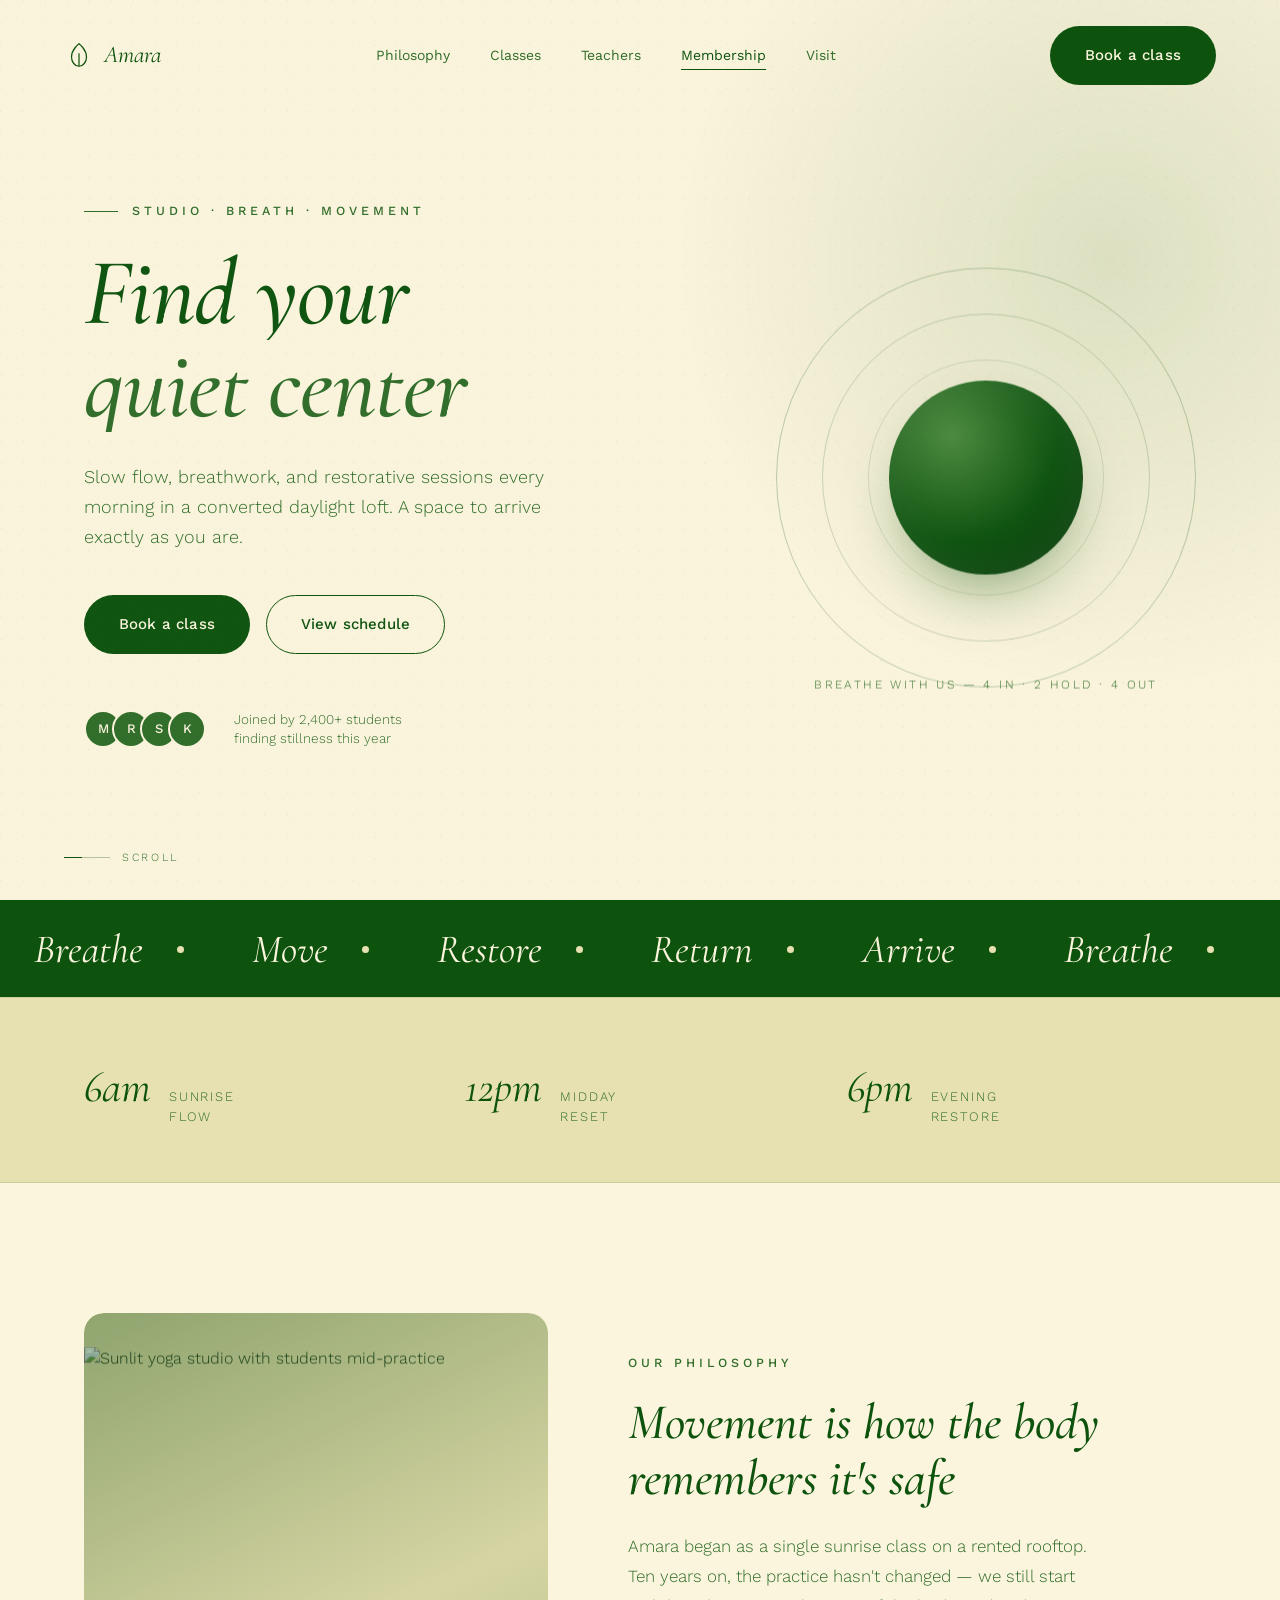
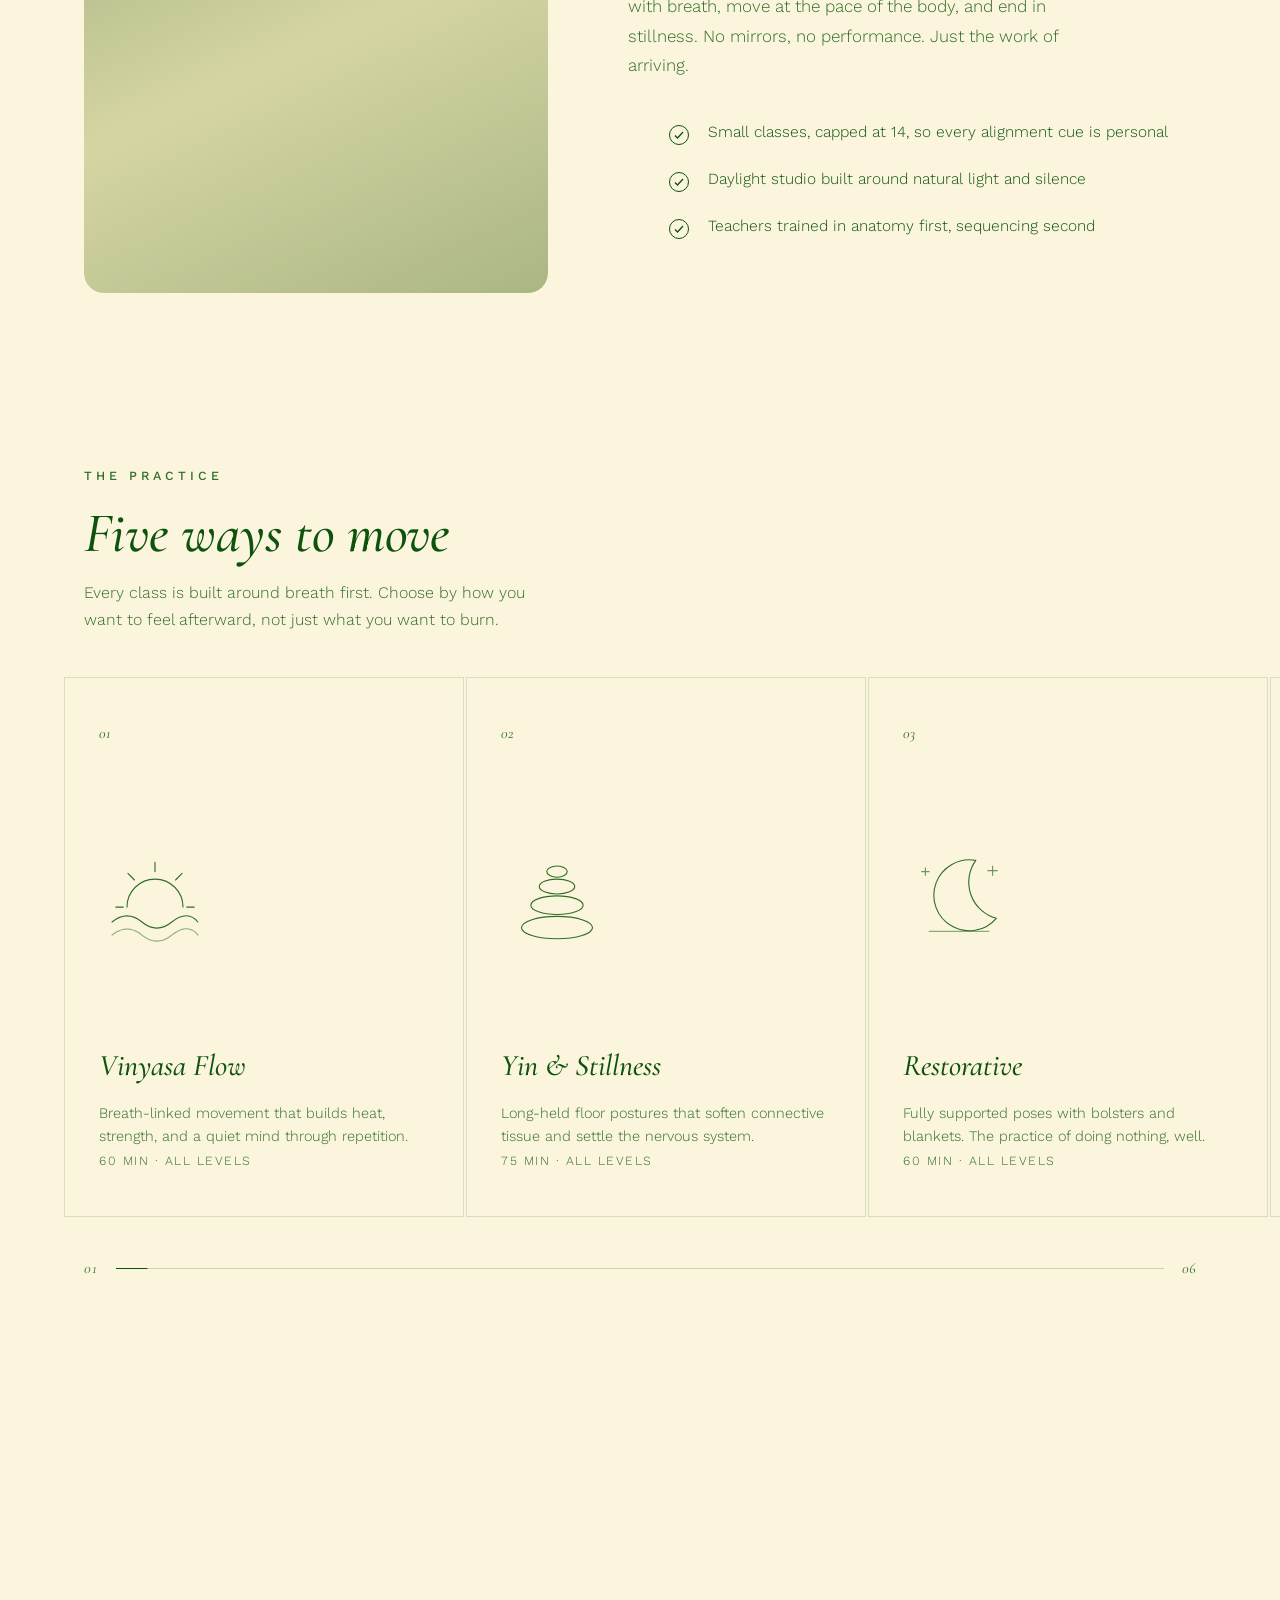
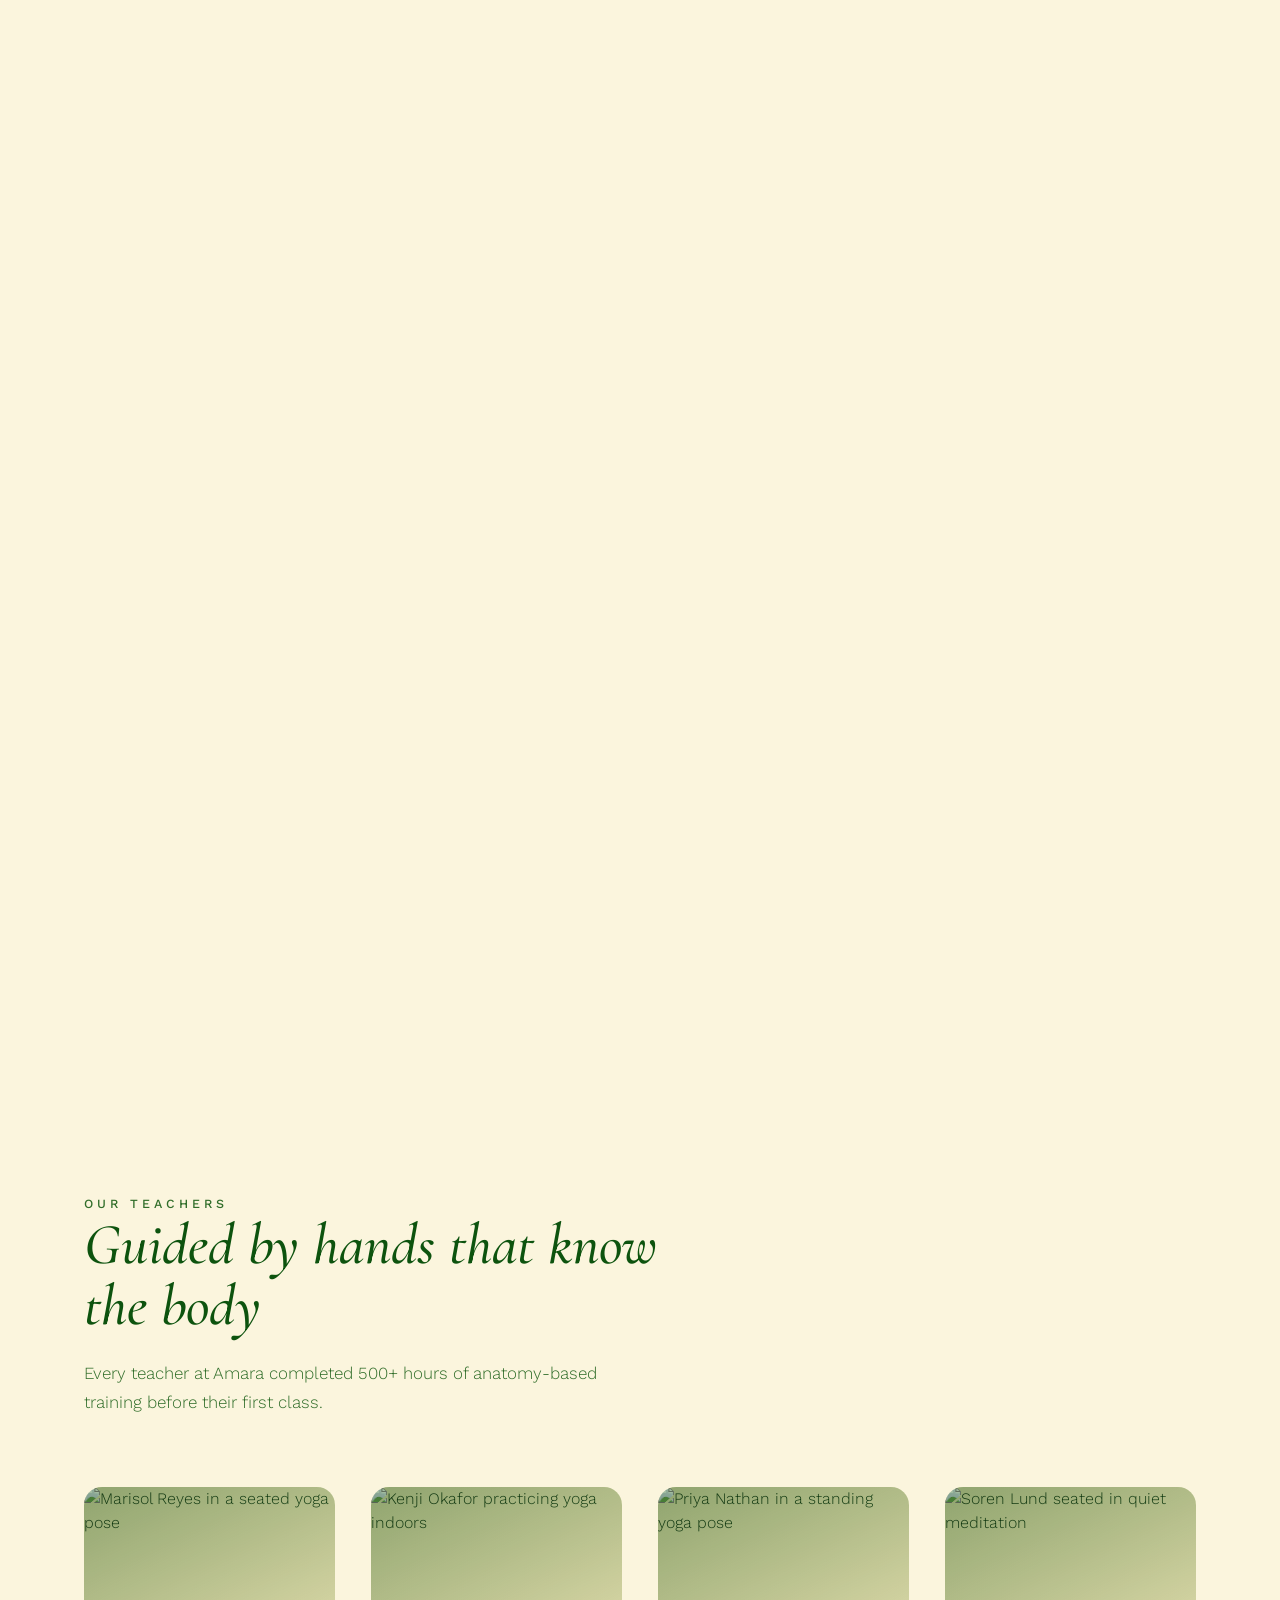
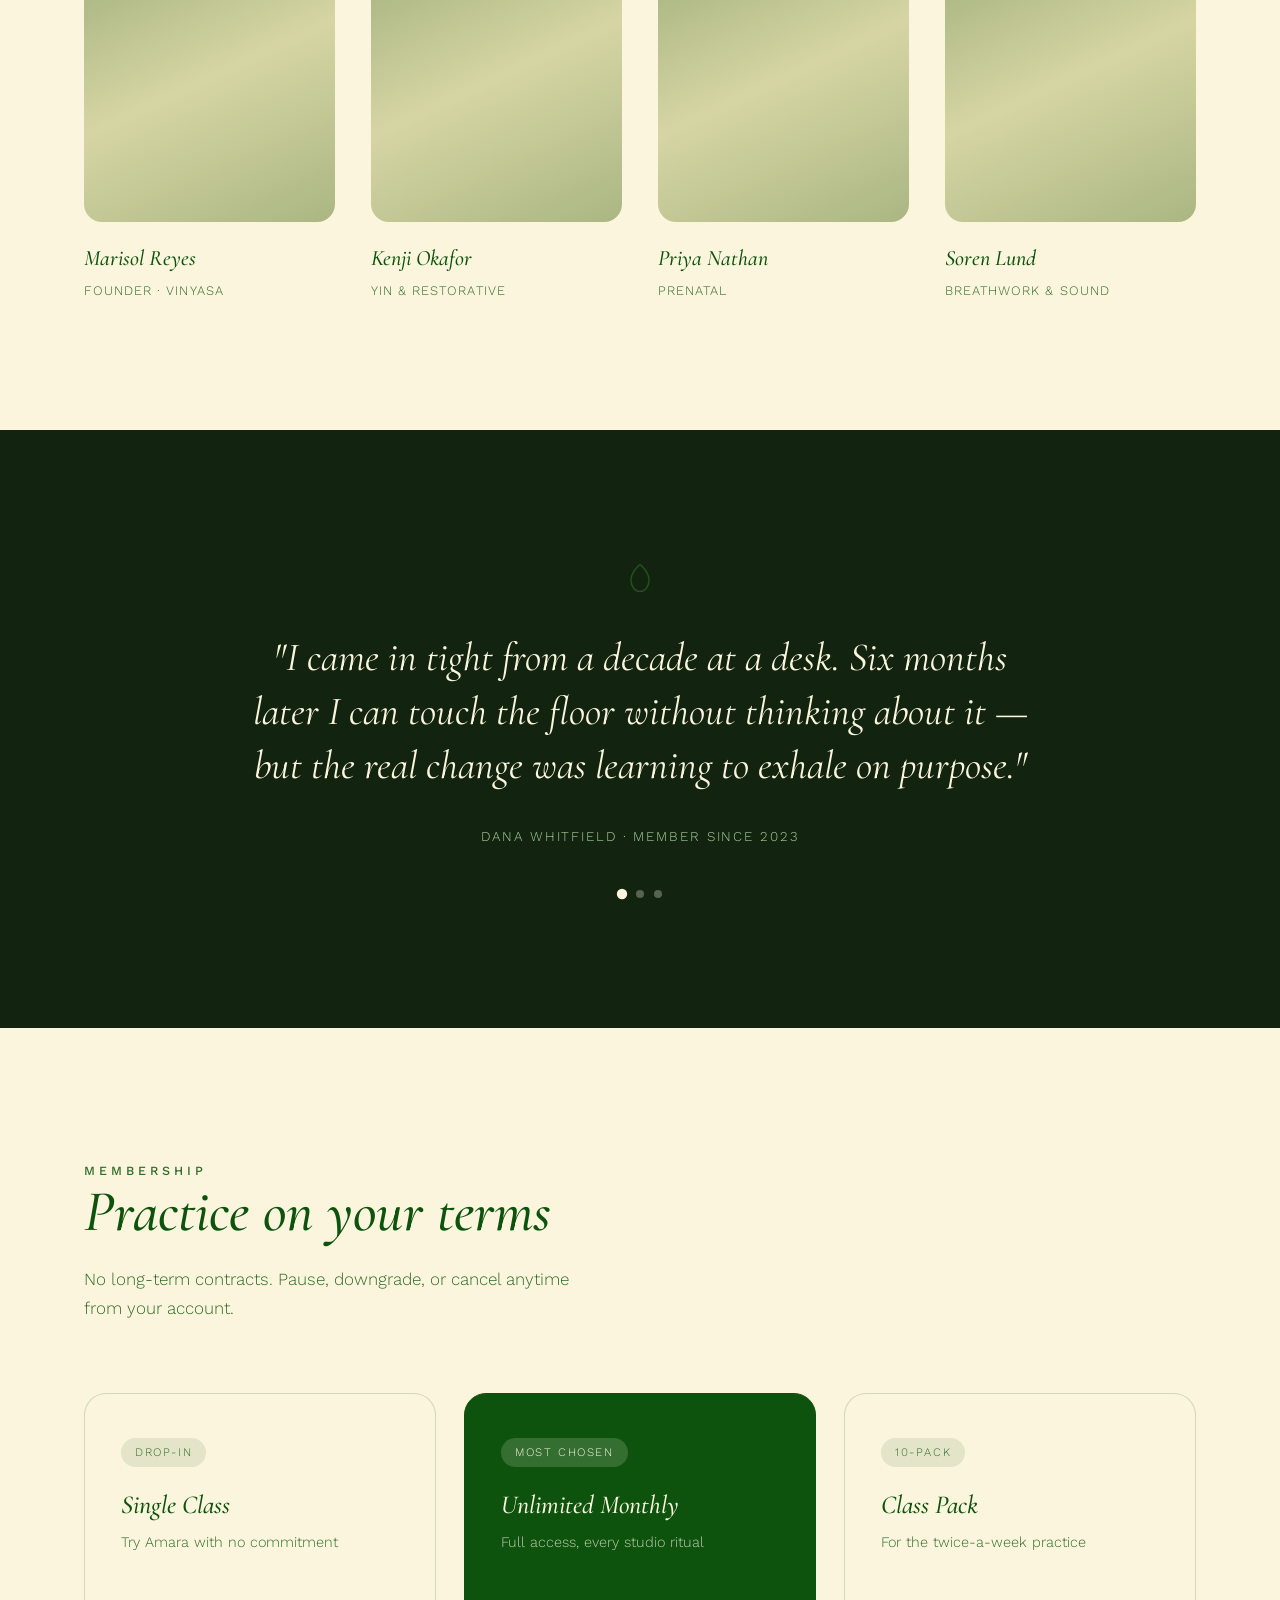
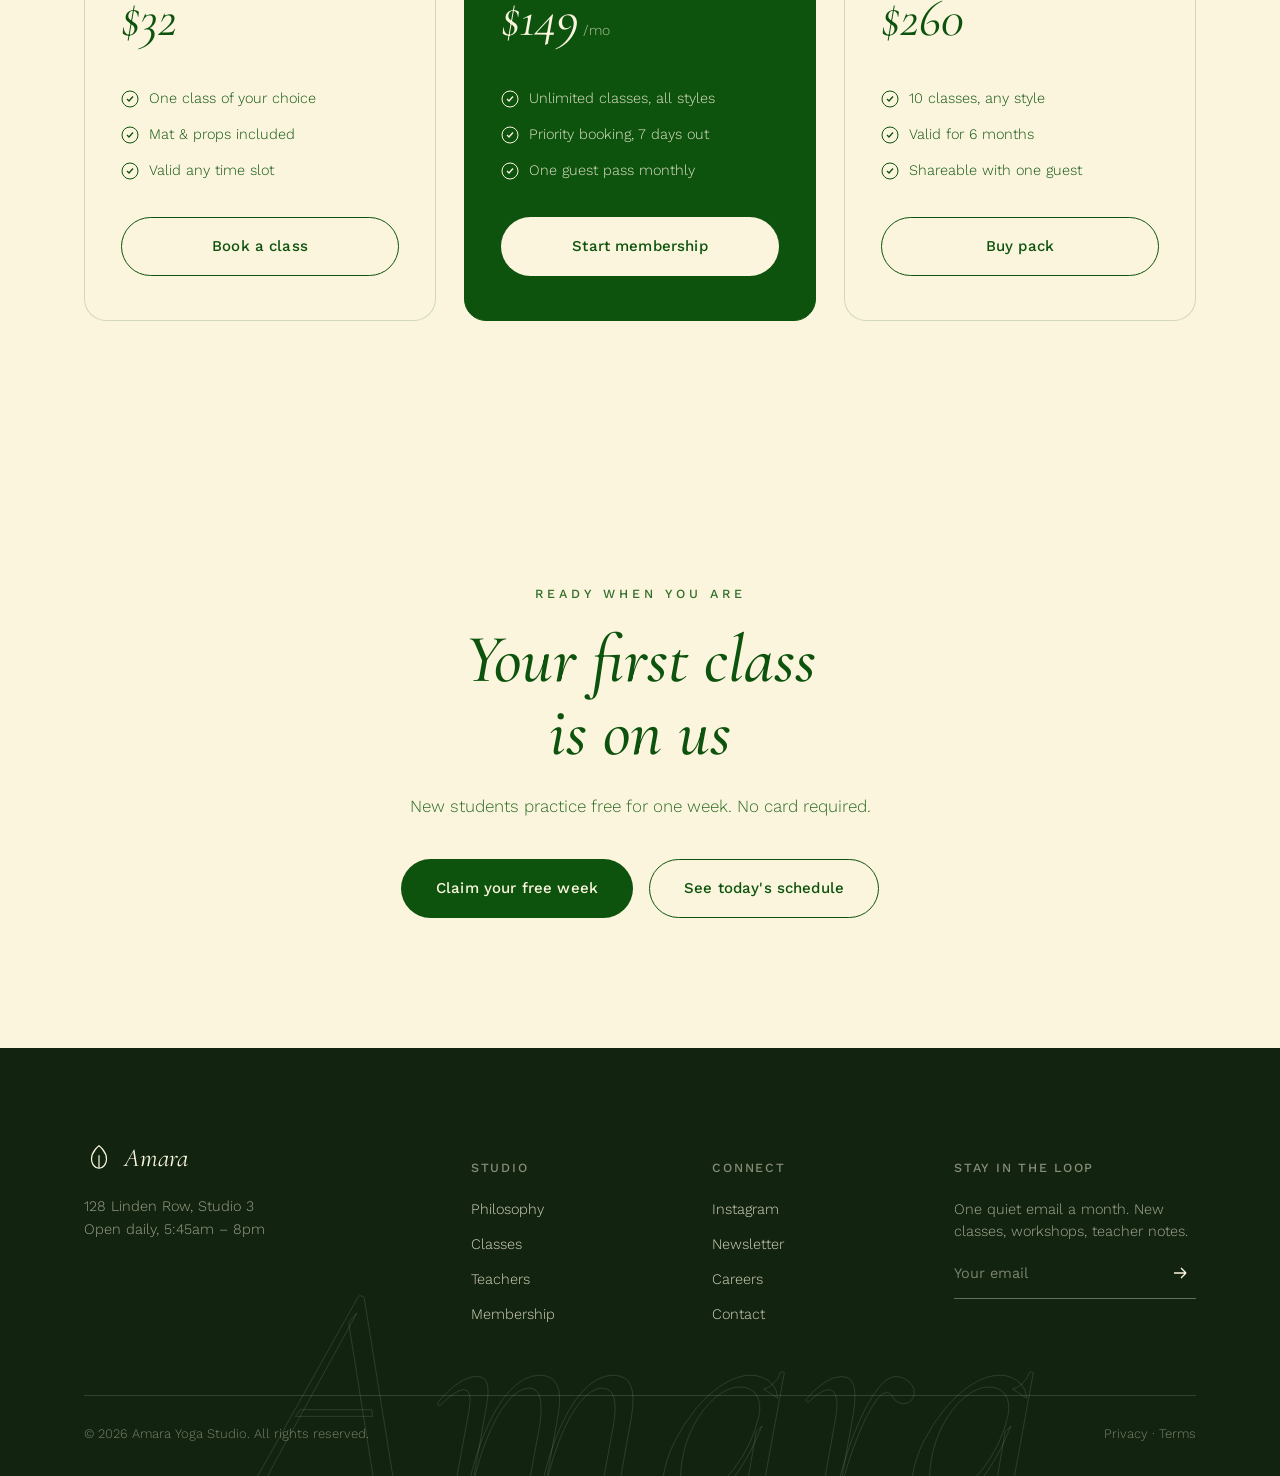
==== commit 81a19ac5: "Self-host fonts, add class card icons, README hero - Self-host Cormorant Garamond + Work Sans (latin" ====
--- a/index.html
+++ b/index.html
@@ -25,9 +25,8 @@
 
 <script>var de=document.documentElement;de.classList.remove('no-js');de.classList.add('js');</script>
 
-<link rel="preconnect" href="https://fonts.googleapis.com">
-<link rel="preconnect" href="https://fonts.gstatic.com" crossorigin>
-<link href="https://fonts.googleapis.com/css2?family=Cormorant+Garamond:ital,wght@0,400;0,500;1,400;1,500;1,600&family=Work+Sans:wght@300;400;500;600&display=swap" rel="stylesheet">
+<link rel="preload" href="fonts/cormorant-garamond-italic-0.woff2" as="font" type="font/woff2" crossorigin>
+<link rel="preload" href="fonts/work-sans-normal-2.woff2" as="font" type="font/woff2" crossorigin>
 <link rel="stylesheet" href="styles.css">
 
 <script type="application/ld+json">
@@ -55,7 +54,7 @@
 </div>
 
 <!-- ============ CURSOR ============ -->
-<div class="cursor is-hidden" id="cursor" aria-hidden="true"><span class="cursor-label">Drag</span></div>
+<div class="cursor is-hidden" id="cursor" aria-hidden="true"><span class="cursor-label">Scroll</span></div>
 <div class="cursor-dot is-hidden" id="cursorDot" aria-hidden="true"></div>
 
 <!-- ============ SCROLL PROGRESS ============ -->
@@ -208,6 +207,7 @@
       <div class="hs-track" id="hsTrack" data-cursor-drag>
         <article class="class-card">
           <span class="num">01</span>
+          <svg class="class-icon" viewBox="0 0 120 120" fill="none" stroke="currentColor" stroke-width="1.2" stroke-linecap="round" stroke-linejoin="round" aria-hidden="true"><path d="M30 74a30 30 0 0 1 60 0"/><path d="M60 26v10M31 38l7 7M89 38l-7 7M18 74h8M94 74h8"/><path d="M14 90c11-9 21-9 32 0s21 9 32 0 21-9 28 0"/><path d="M14 104c11-9 21-9 32 0s21 9 32 0 21-9 28 0" opacity=".55"/></svg>
           <div>
             <h3>Vinyasa Flow</h3>
             <p>Breath-linked movement that builds heat, strength, and a quiet mind through repetition.</p>
@@ -216,6 +216,7 @@
         </article>
         <article class="class-card">
           <span class="num">02</span>
+          <svg class="class-icon" viewBox="0 0 120 120" fill="none" stroke="currentColor" stroke-width="1.2" stroke-linecap="round" stroke-linejoin="round" aria-hidden="true"><ellipse cx="60" cy="96" rx="38" ry="12"/><ellipse cx="60" cy="72" rx="28" ry="10"/><ellipse cx="60" cy="52" rx="19" ry="8"/><ellipse cx="60" cy="36" rx="11" ry="6"/></svg>
           <div>
             <h3>Yin &amp; Stillness</h3>
             <p>Long-held floor postures that soften connective tissue and settle the nervous system.</p>
@@ -224,6 +225,7 @@
         </article>
         <article class="class-card">
           <span class="num">03</span>
+          <svg class="class-icon" viewBox="0 0 120 120" fill="none" stroke="currentColor" stroke-width="1.2" stroke-linecap="round" stroke-linejoin="round" aria-hidden="true"><path d="M78 24a38 38 0 1 0 22 62A40 40 0 0 1 78 24Z"/><path d="M96 30v10M91 35h10M24 32v8M20 36h8" opacity=".7"/><path d="M28 100h64" opacity=".55"/></svg>
           <div>
             <h3>Restorative</h3>
             <p>Fully supported poses with bolsters and blankets. The practice of doing nothing, well.</p>
@@ -232,6 +234,7 @@
         </article>
         <article class="class-card">
           <span class="num">04</span>
+          <svg class="class-icon" viewBox="0 0 120 120" fill="none" stroke="currentColor" stroke-width="1.2" stroke-linecap="round" stroke-linejoin="round" aria-hidden="true"><circle cx="60" cy="60" r="40"/><circle cx="60" cy="66" r="18"/><path d="M60 26c-6 8-6 14 0 20 6-6 6-12 0-20Z"/></svg>
           <div>
             <h3>Prenatal</h3>
             <p>Gentle strength and breathwork built around each trimester, taught by certified doulas.</p>
@@ -240,6 +243,7 @@
         </article>
         <article class="class-card">
           <span class="num">05</span>
+          <svg class="class-icon" viewBox="0 0 120 120" fill="none" stroke="currentColor" stroke-width="1.2" stroke-linecap="round" stroke-linejoin="round" aria-hidden="true"><path d="M22 64h76a38 30 0 0 1-76 0Z"/><path d="M40 98h40"/><path d="M42 50a26 26 0 0 1 36 0M32 38a42 42 0 0 1 56 0" opacity=".7"/><path d="M52 22a14 14 0 0 1 16 0" opacity=".45"/></svg>
           <div>
             <h3>Breathwork &amp; Sound</h3>
             <p>Guided pranayama closing in a live singing-bowl sound bath. No mat work required.</p>
@@ -248,6 +252,7 @@
         </article>
         <article class="class-card">
           <span class="num">06</span>
+          <svg class="class-icon" viewBox="0 0 120 120" fill="none" stroke="currentColor" stroke-width="1.2" stroke-linecap="round" stroke-linejoin="round" aria-hidden="true"><path d="M60 16C60 16 32 38 32 68c0 20 12 36 28 36s28-16 28-36c0-30-28-52-28-52Z"/><path d="M60 104V46"/><path d="M60 72l-14-14M60 84l16-16" opacity=".7"/></svg>
           <div>
             <h3>Private Sessions</h3>
             <p>One-to-one practice built around injury recovery, goals, or simply your own pace.</p>
--- a/styles.css
+++ b/styles.css
@@ -1,3 +1,66 @@
+@font-face {
+  font-family: 'Cormorant Garamond';
+  font-style: italic;
+  font-weight: 400;
+  font-display: swap;
+  src: url('fonts/cormorant-garamond-italic-0.woff2') format('woff2');
+}
+@font-face {
+  font-family: 'Cormorant Garamond';
+  font-style: italic;
+  font-weight: 500;
+  font-display: swap;
+  src: url('fonts/cormorant-garamond-italic-0.woff2') format('woff2');
+}
+@font-face {
+  font-family: 'Cormorant Garamond';
+  font-style: italic;
+  font-weight: 600;
+  font-display: swap;
+  src: url('fonts/cormorant-garamond-italic-0.woff2') format('woff2');
+}
+@font-face {
+  font-family: 'Cormorant Garamond';
+  font-style: normal;
+  font-weight: 400;
+  font-display: swap;
+  src: url('fonts/cormorant-garamond-normal-1.woff2') format('woff2');
+}
+@font-face {
+  font-family: 'Cormorant Garamond';
+  font-style: normal;
+  font-weight: 500;
+  font-display: swap;
+  src: url('fonts/cormorant-garamond-normal-1.woff2') format('woff2');
+}
+@font-face {
+  font-family: 'Work Sans';
+  font-style: normal;
+  font-weight: 300;
+  font-display: swap;
+  src: url('fonts/work-sans-normal-2.woff2') format('woff2');
+}
+@font-face {
+  font-family: 'Work Sans';
+  font-style: normal;
+  font-weight: 400;
+  font-display: swap;
+  src: url('fonts/work-sans-normal-2.woff2') format('woff2');
+}
+@font-face {
+  font-family: 'Work Sans';
+  font-style: normal;
+  font-weight: 500;
+  font-display: swap;
+  src: url('fonts/work-sans-normal-2.woff2') format('woff2');
+}
+@font-face {
+  font-family: 'Work Sans';
+  font-style: normal;
+  font-weight: 600;
+  font-display: swap;
+  src: url('fonts/work-sans-normal-2.woff2') format('woff2');
+}
 /* ============================================
    TOKENS
 ============================================ */
@@ -174,14 +237,16 @@
   background: var(--green-deep);
   border-color: var(--green-deep);
 }
-.cursor.is-grow ~ .cursor-dot { opacity: 0; }
+.cursor.is-grow ~ .cursor-dot,
+.cursor.is-drag ~ .cursor-dot { opacity: 0; }
 .cursor.is-drag {
   width: 96px;
   height: 96px;
-  background: var(--green-deep);
+  background: var(--cream-light);
   border-color: var(--green-deep);
-}
-.cursor.is-drag .cursor-label { opacity: 1; }
+  box-shadow: 0 10px 30px -12px rgba(13,83,14,.45);
+}
+.cursor.is-drag .cursor-label { opacity: 1; color: var(--green-deep); }
 .cursor.is-hidden, .cursor-dot.is-hidden { opacity: 0; }
 body.cursor-on { cursor: none; }
 body.cursor-on a, body.cursor-on button { cursor: none; }
@@ -816,7 +881,7 @@
 .class-card h3 {
   font-size: 30px;
   font-style: italic;
-  margin-top: 60px;
+  margin-top: 0;
   transition: color .5s ease;
 }
 .class-card p {
@@ -834,6 +899,14 @@
   color: var(--green-mid);
   transition: color .5s ease;
 }
+.class-card .class-icon {
+  width: clamp(84px, 9vw, 112px);
+  height: auto;
+  color: var(--green-mid);
+  transition: color .5s ease, transform .7s var(--ease-out-expo);
+  align-self: flex-start;
+}
+.class-card:hover .class-icon { color: var(--cream-light); transform: translateY(-6px) scale(1.06); }
 .class-card:hover .num,
 .class-card:hover h3,
 .class-card:hover p,
